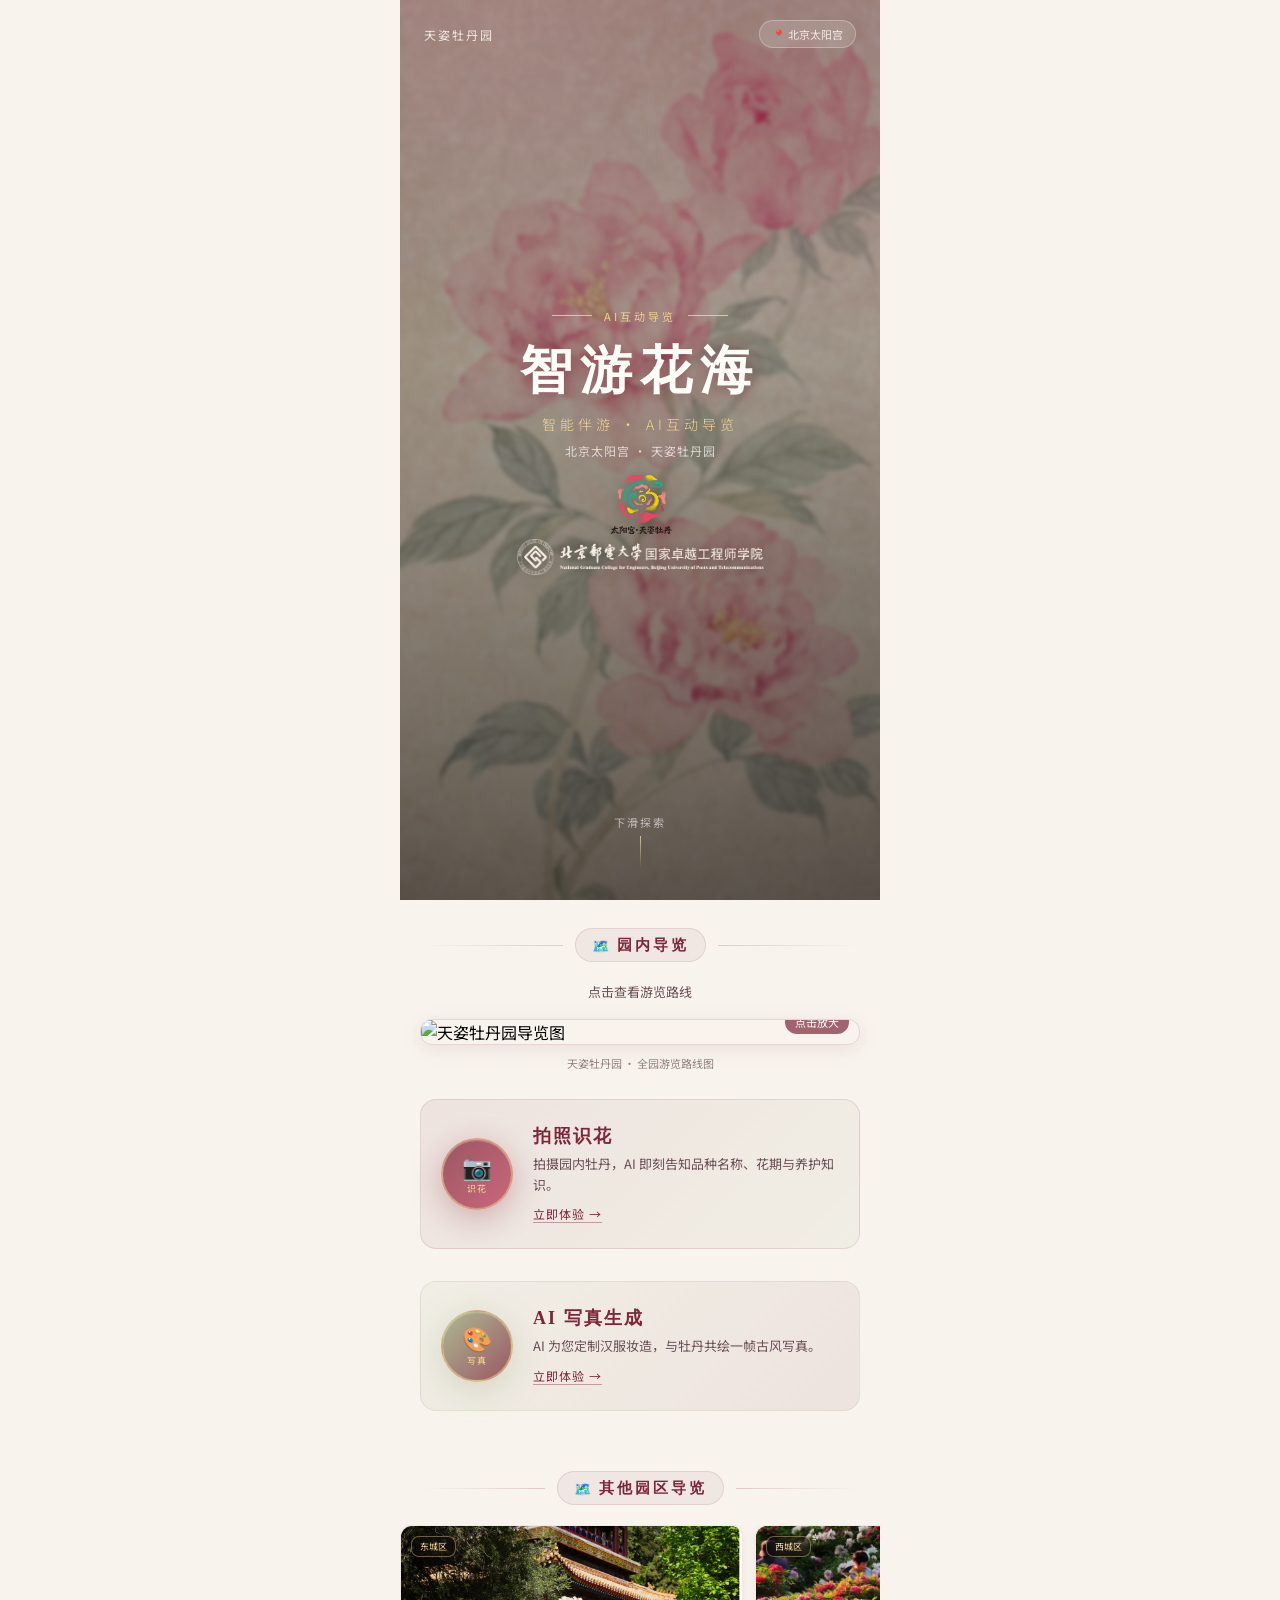
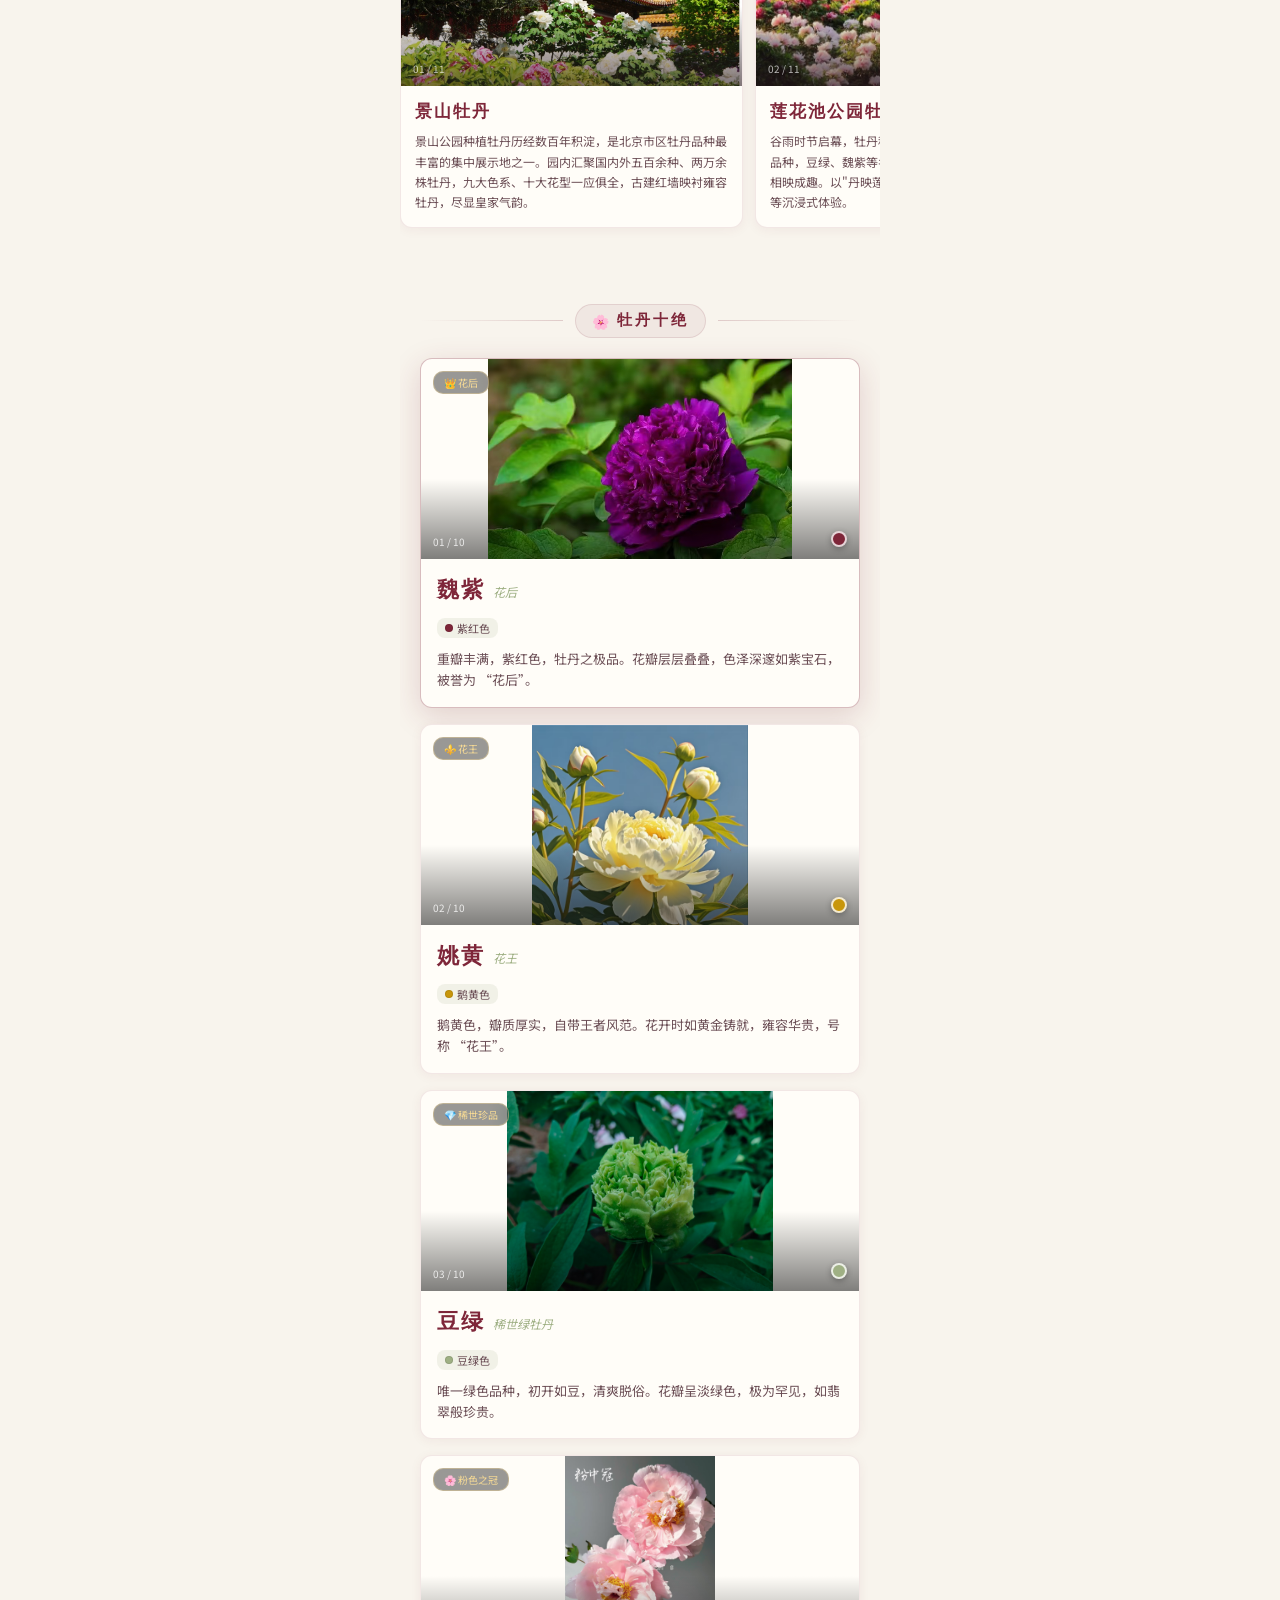
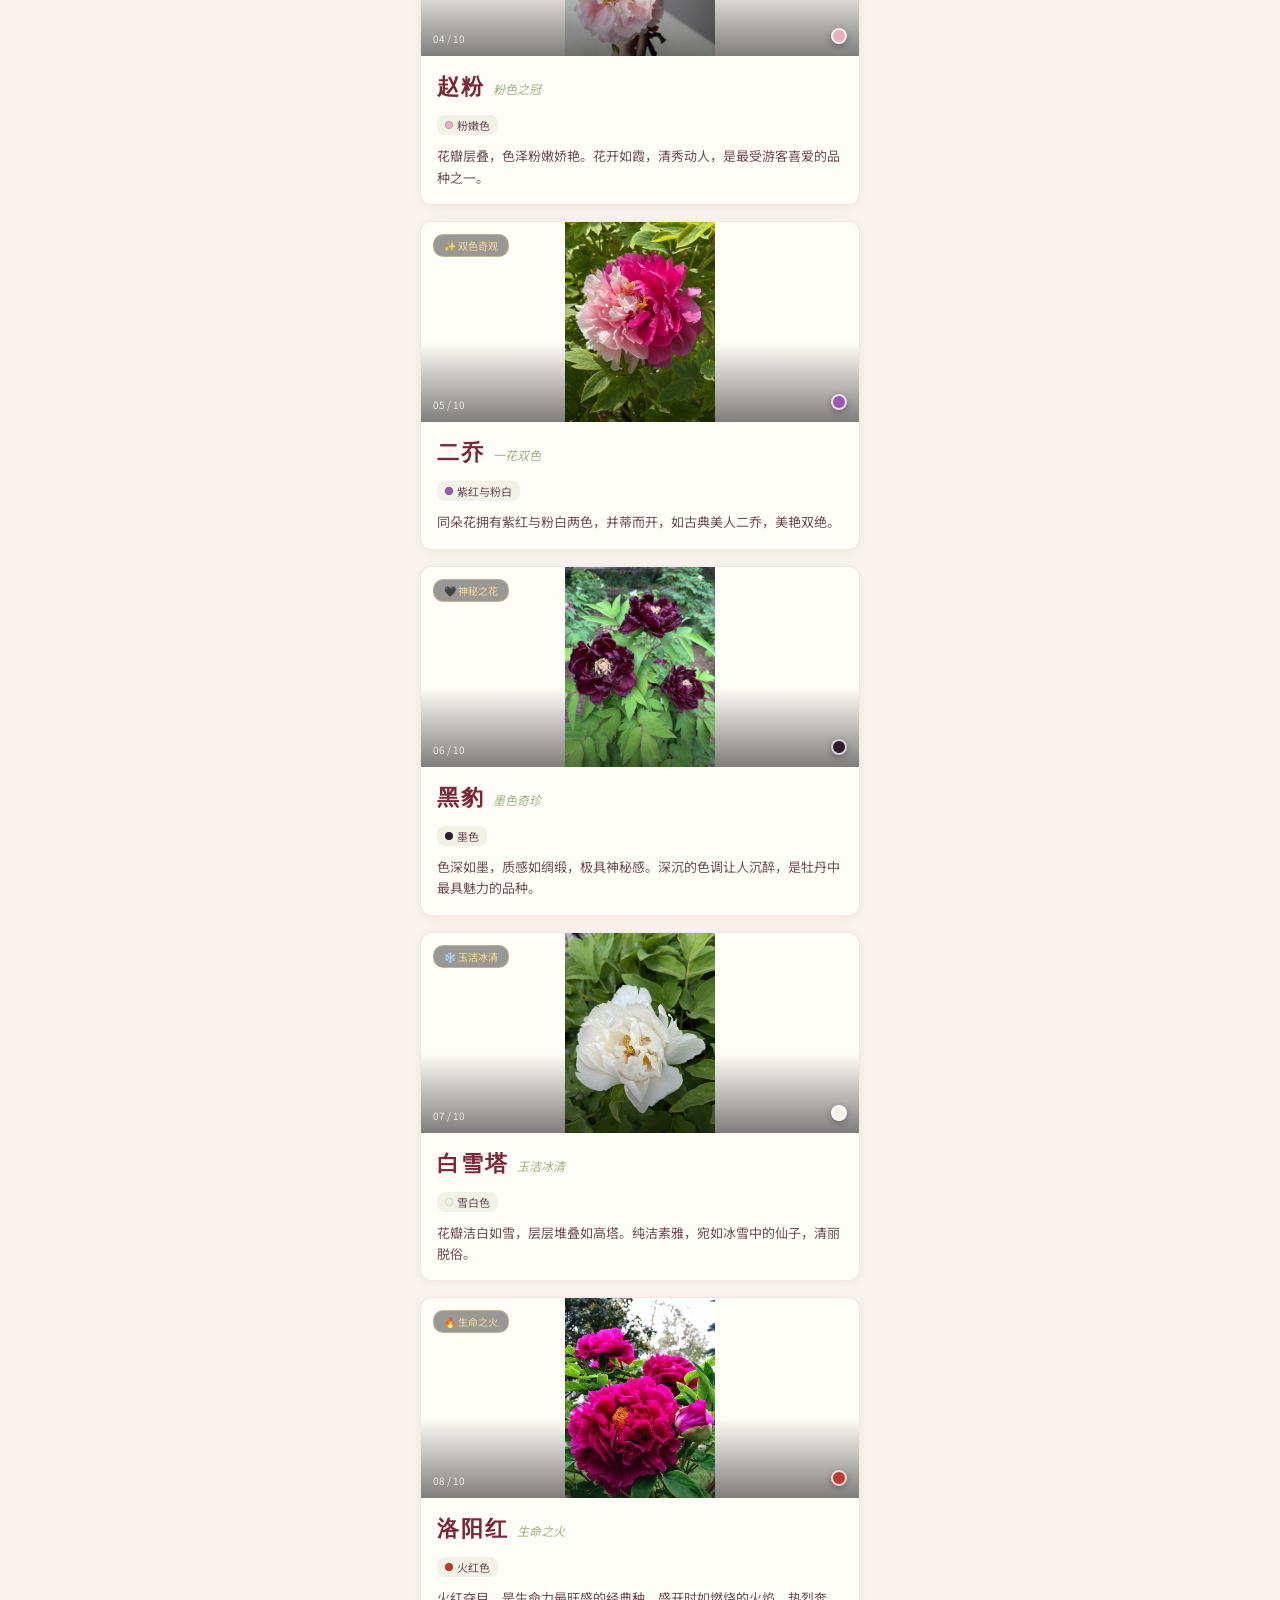
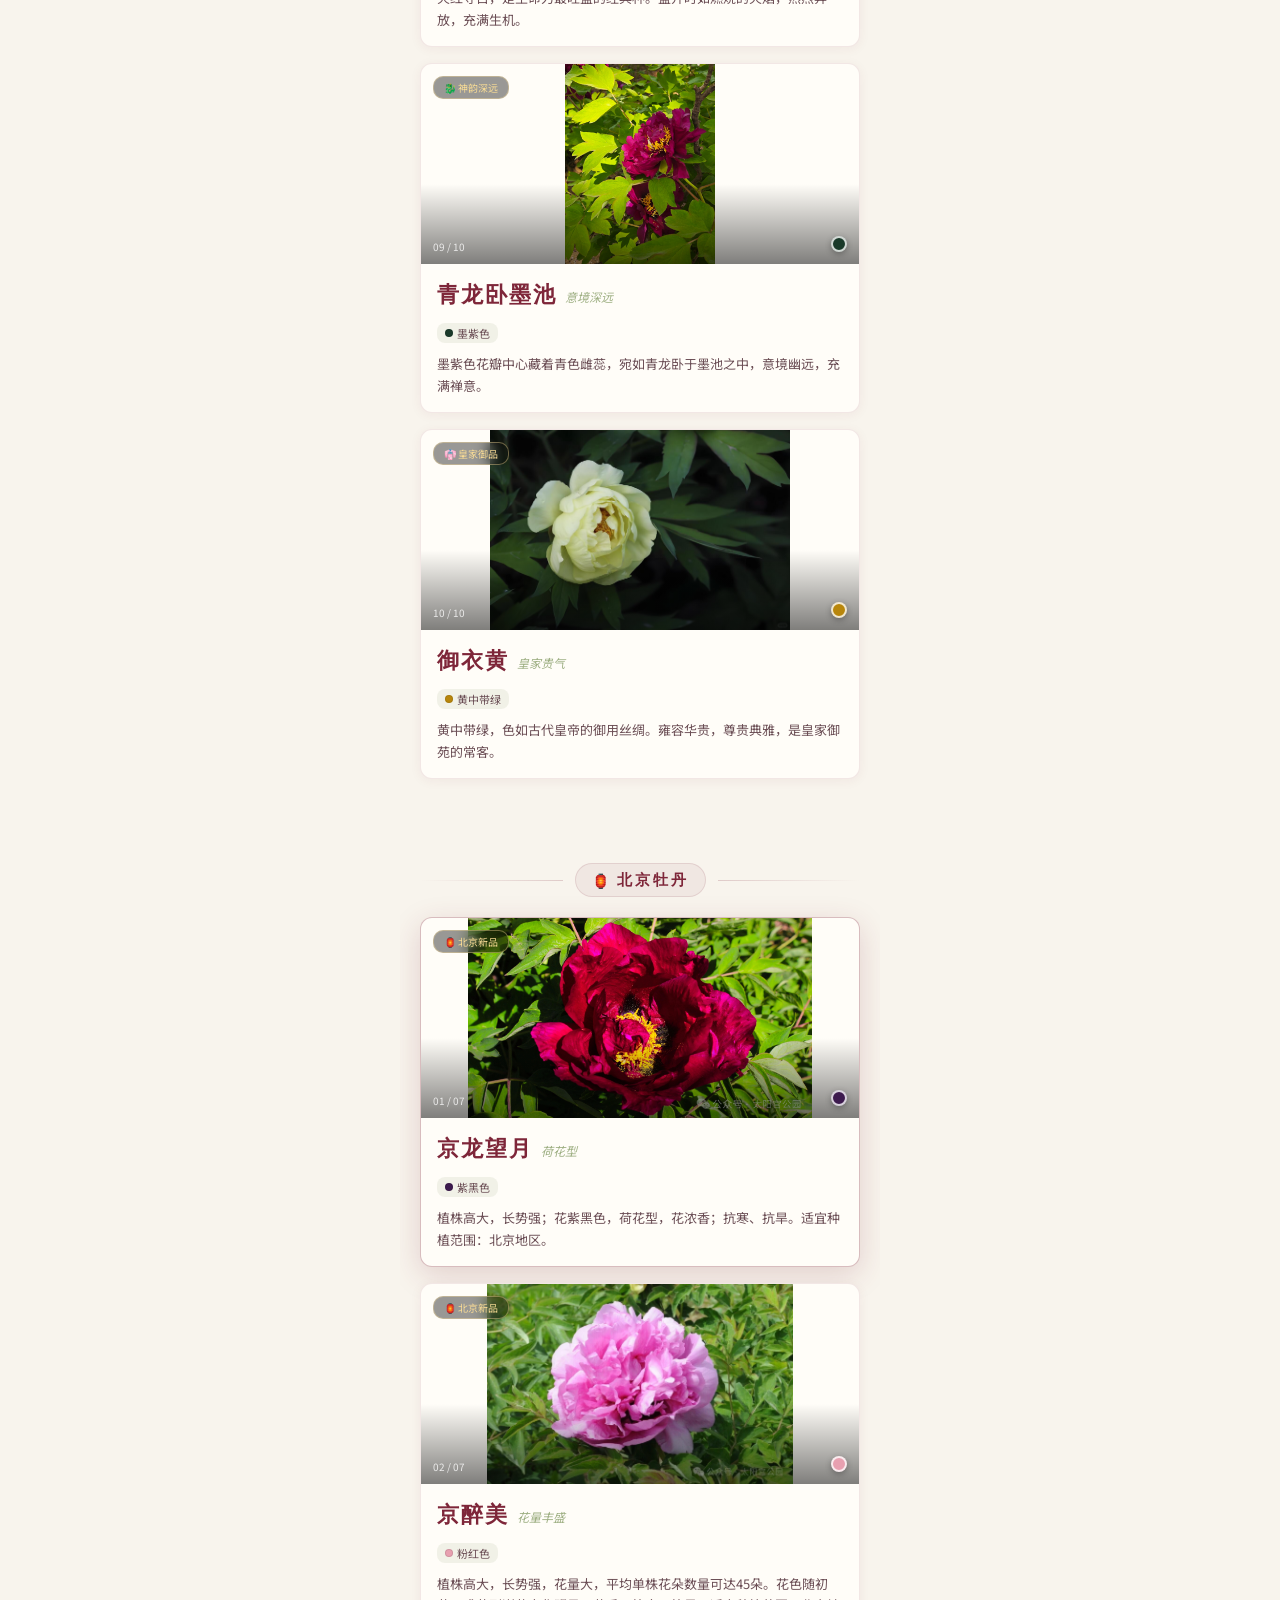
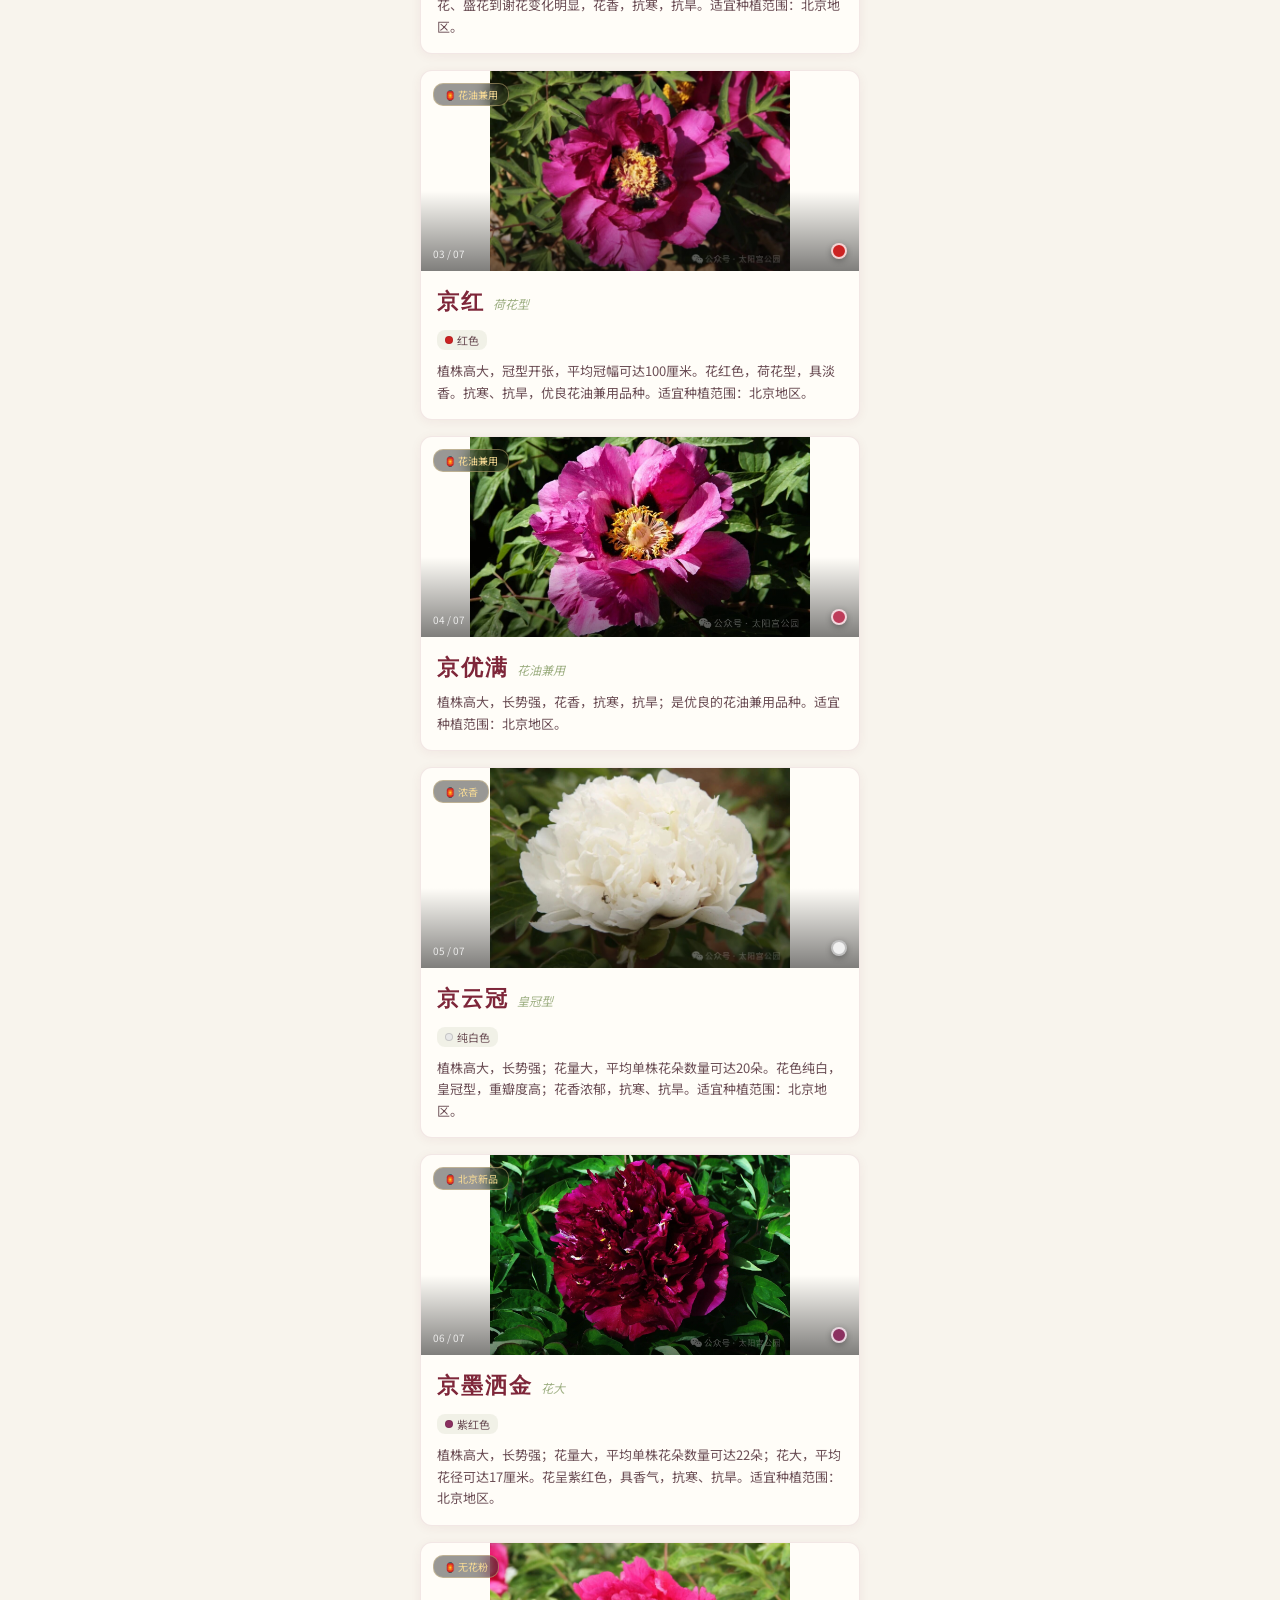
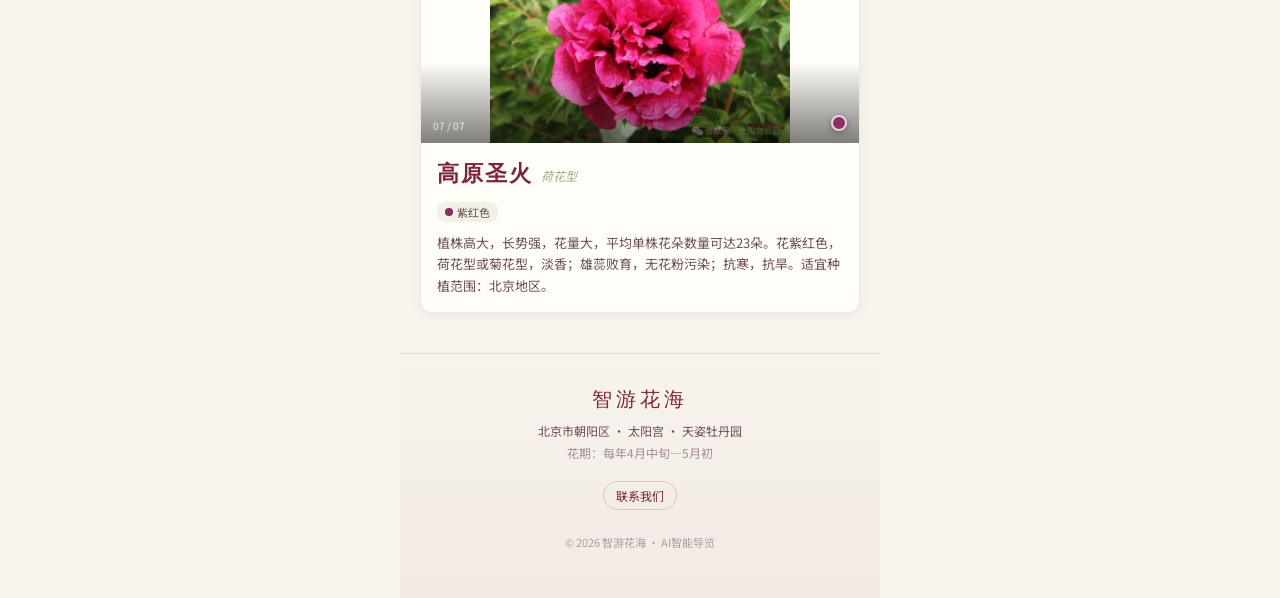
==== index.html @ 7c84b652 "新增其他园区导览横向滑动模块；识花加入思考动画" ====
<!doctype html>
<html lang="zh-CN">
  <head>
    <meta charset="UTF-8" />
    <meta
      name="viewport"
      content="width=device-width, initial-scale=1.0, maximum-scale=5.0, user-scalable=yes"
    />
    <meta name="apple-mobile-web-app-capable" content="yes" />
    <meta name="apple-mobile-web-app-status-bar-style" content="black-translucent" />
    <meta name="theme-color" content="#7E2639" />
    <meta
      name="description"
      content="智游花海 - 北京太阳宫天姿牡丹园"
    />
    <meta property="og:title" content="智游花海 · 天姿牡丹园 AI导览" />
    <meta property="og:description" content="智游花海 - 北京太阳宫天姿牡丹园" />
    <meta property="og:image" content="https://www.zhiyouhuahai.site/logo3.png" />
    <meta property="og:url" content="https://www.zhiyouhuahai.site/" />
    <meta property="og:type" content="website" />
    <title>智游花海 · 天姿牡丹园 AI导览</title>
    <!-- Preconnect to Unsplash CDN -->
    <link rel="preconnect" href="https://images.unsplash.com" />
    <!-- Google Fonts: Noto Serif SC for elegant Chinese display -->
    <link rel="preconnect" href="https://fonts.googleapis.com" />
    <link rel="preconnect" href="https://fonts.gstatic.com" crossorigin />
    <link
      href="https://fonts.googleapis.com/css2?family=Noto+Serif+SC:wght@400;500;600;700&family=Noto+Sans+SC:wght@300;400;500&display=swap"
      rel="stylesheet"
    />
    <link rel="stylesheet" href="./src/index.css" />
  </head>
  <body>
    <div class="app">
      <!-- ── Hero Section ── -->
      <section class="hero" style="position: relative; height: 100svh; overflow: hidden;">
        <!-- Background image with blur -->
        <div
          style="
            position: absolute;
            inset: 0;
            background-image: url('/assets/aigc/images/flower.png');
            background-size: cover;
            background-position: center;
            filter: blur(2px) brightness(0.75);
            transform: scale(1.05);
          "
        ></div>
        <!-- Gradient overlay -->
        <div
          style="
            position: absolute;
            inset: 0;
            background: linear-gradient(
              to bottom,
              rgba(126, 38, 57, 0.25) 0%,
              rgba(0, 0, 0, 0.1) 40%,
              rgba(0, 0, 0, 0.5) 100%
            );
          "
        ></div>

        <!-- Top bar -->
        <div
          style="
            position: absolute;
            top: 0;
            left: 0;
            right: 0;
            padding: 20px 24px;
            display: flex;
            justify-content: space-between;
            align-items: center;
          "
        >
          <span
            style="
              color: rgba(248, 244, 237, 0.9);
              font-size: 12px;
              letter-spacing: 2px;
              text-transform: uppercase;
            "
          >
            天姿牡丹园
          </span>
          <span
            style="
              background: rgba(248, 244, 237, 0.15);
              backdrop-filter: blur(8px);
              color: rgba(248, 244, 237, 0.9);
              font-size: 11px;
              padding: 5px 12px;
              border-radius: 20px;
              border: 1px solid rgba(248, 244, 237, 0.3);
            "
          >
            📍 北京太阳宫
          </span>
        </div>

        <!-- Hero Text -->
        <div
          style="
            position: absolute;
            inset: 0;
            display: flex;
            flex-direction: column;
            align-items: center;
            justify-content: center;
            text-align: center;
            padding: 0 32px;
          "
        >
      

          <!-- Decorative line -->
          <div
            style="
              display: flex;
              align-items: center;
              gap: 12px;
              margin-bottom: 16px;
            "
          >
            <div
              style="
                width: 40px;
                height: 1px;
                background: #f7da94;
                opacity: 0.8;
              "
            ></div>
            <span
              style="
                color: #f7da94;
                font-size: 11px;
                letter-spacing: 3px;
                opacity: 0.9;
              "
            >
              AI互动导览
            </span>
            <div
              style="
                width: 40px;
                height: 1px;
                background: #f7da94;
                opacity: 0.8;
              "
            ></div>
          </div>

          <h1
            style="
              font-family: 'STKaiti', 'STSong', 'KaiTi', 'SimSun', serif;
              font-size: 52px;
              font-weight: 700;
              color: #fffdf8;
              letter-spacing: 8px;
              line-height: 1.2;
              text-shadow: 0 2px 20px rgba(126, 38, 57, 0.6);
              margin-bottom: 12px;
            "
          >
            智游花海
          </h1>

          <p
            style="
              color: rgba(247, 218, 148, 0.95);
              font-size: 14px;
              letter-spacing: 4px;
              font-weight: 300;
              margin-bottom: 8px;
            "
          >
            智能伴游 · AI互动导览
          </p>

          <p
            style="
              color: rgba(255, 255, 255, 0.7);
              font-size: 12px;
              letter-spacing: 1px;
            "
          >
            北京太阳宫 · 天姿牡丹园
          </p>

          <!-- Logo images: stacked vertically -->
          <div
            style="
              display: flex;
              flex-direction: column;
              align-items: center;
              gap: -40px;
              margin-top: 8px;
            "
          >
            <img
              src="/assets/aigc/images/logo3.png"
              alt="天姿牡丹"
              style="height: 75px; filter: drop-shadow(0 2px 8px rgba(0,0,0,0.4));"
            />
            <img
            src="/assets/aigc/images/院徽-白色.png"
            alt="院徽"
            style="position: relative; top: -10px; height: 50px; filter: drop-shadow(0 2px 8px rgba(0,0,0,0.4));"
          />
          
          </div>

          <!-- Scroll hint -->
          <div
            style="
              position: absolute;
              bottom: 32px;
              left: 50%;
              transform: translateX(-50%);
              display: flex;
              flex-direction: column;
              align-items: center;
              gap: 6px;
            "
          >
            <span
              style="
                color: rgba(255, 255, 255, 0.6);
                font-size: 11px;
                letter-spacing: 2px;
              "
            >
              下滑探索
            </span>
            <div
              style="
                width: 1px;
                height: 32px;
                background: linear-gradient(
                  to bottom,
                  rgba(247, 218, 148, 0.8),
                  transparent
                );
                animation: pulse 2s infinite;
              "
            ></div>
          </div>
        </div>
      </section>

      <!-- ── Section Divider: 园内导览 ── -->
      <section
        style="
          display: flex;
          align-items: center;
          gap: 12px;
          padding: 28px 20px 20px;
        "
      >
        <div
          style="
            flex: 1;
            height: 1px;
            background: linear-gradient(
              to right,
              transparent,
              rgba(126, 38, 57, 0.2)
            );
          "
        ></div>
        <div
          style="
            display: flex;
            align-items: center;
            gap: 8px;
            padding: 6px 16px;
            border-radius: 20px;
            background: rgba(126, 38, 57, 0.06);
            border: 1px solid rgba(126, 38, 57, 0.12);
          "
        >
          <span style="font-size: 14px;">🗺️</span>
          <span
            style="
              font-family: 'STKaiti', 'STSong', 'KaiTi', serif;
              color: #7e2639;
              font-size: 15px;
              letter-spacing: 3px;
              font-weight: 600;
            "
          >
            园内导览
          </span>
        </div>
        <div
          style="
            flex: 1;
            height: 1px;
            background: linear-gradient(
              to left,
              transparent,
              rgba(126, 38, 57, 0.2)
            );
          "
        ></div>
      </section>

      <!-- ── Garden Map Section ── -->
      <section style="padding: 0 20px 28px;">
        <p
          style="
            color: #6b4e55;
            font-size: 13px;
            line-height: 1.6;
            margin-bottom: 16px;
            text-align: center;
          "
        >
          点击查看游览路线
        </p>
        <div
          onclick="openMapModal()"
          style="
            border-radius: 12px;
            overflow: hidden;
            border: 1px solid rgba(126, 38, 57, 0.15);
            box-shadow: 0 4px 20px rgba(126, 38, 57, 0.1);
            max-height: 280px;
            position: relative;
            cursor: pointer;
          "
        >
          <img
            src="/assets/aigc/images/map.jpg"
            alt="天姿牡丹园导览图"
            style="
              width: 100%;
              height: 100%;
              display: block;
              object-fit: contain;
            "
          />
          <div style="
            position: absolute;
            bottom: 10px;
            right: 10px;
            background: rgba(126, 38, 57, 0.7);
            color: white;
            font-size: 11px;
            padding: 4px 10px;
            border-radius: 20px;
            backdrop-filter: blur(4px);
          ">点击放大</div>
        </div>

        <!-- Map Modal -->
        <div id="mapModal" onclick="closeMapModal()" style="
          display: none;
          position: fixed;
          top: 0; left: 0; right: 0; bottom: 0;
          background: rgba(0,0,0,0.92);
          z-index: 9999;
          align-items: center;
          justify-content: center;
          padding: 20px;
        ">
          <img
            src="/assets/aigc/images/map.jpg"
            alt="天姿牡丹园导览图"
            style="
              max-width: 100%;
              max-height: 100%;
              border-radius: 8px;
              object-fit: contain;
            "
          />
          <div style="
            position: absolute;
            top: 20px;
            right: 20px;
            width: 36px;
            height: 36px;
            background: rgba(255,255,255,0.15);
            border-radius: 50%;
            display: flex;
            align-items: center;
            justify-content: center;
            font-size: 20px;
            color: white;
            cursor: pointer;
          ">✕</div>
        </div>
        <p
          style="
            color: #6b4e55;
            font-size: 11px;
            text-align: center;
            margin-top: 10px;
            opacity: 0.7;
          "
        >
          天姿牡丹园 · 全园游览路线图
        </p>
      </section>

      <!-- ── Identify Flower Section ── -->
      <section style="padding: 0 20px 32px;">
        <div
          style="
            border-radius: 16px;
            background: linear-gradient(
              135deg,
              rgba(126, 38, 57, 0.08) 0%,
              rgba(159, 176, 132, 0.08) 100%
            );
            border: 1px solid rgba(126, 38, 57, 0.12);
            padding: 24px 20px;
            display: flex;
            align-items: center;
            gap: 20px;
          "
        >
          <div
            onclick="openFlowerModal()"
            style="text-decoration: none; flex-shrink: 0; cursor: pointer;"
          >
            <div
              style="
                width: 72px;
                height: 72px;
                border-radius: 50%;
                background: linear-gradient(
                  135deg,
                  rgba(126, 38, 57, 0.75) 0%,
                  rgba(190, 60, 90, 0.75) 100%
                );
                backdrop-filter: blur(12px);
                -webkit-backdrop-filter: blur(12px);
                border: 2px solid rgba(247, 218, 148, 0.5);
                display: flex;
                flex-direction: column;
                align-items: center;
                justify-content: center;
                box-shadow:
                  0 8px 32px rgba(126, 38, 57, 0.3),
                  inset 0 1px 0 rgba(255, 255, 255, 0.2);
                cursor: pointer;
                transition: transform 0.2s ease;
              "
            >
              <span style="font-size: 24px; line-height: 1;">📷</span>
              <span
                style="
                  color: #f7da94;
                  font-size: 9px;
                  margin-top: 4px;
                  letter-spacing: 1px;
                "
              >
                识花
              </span>
            </div>
          </div>
          <div>
            <h3
              style="
                font-family: 'STKaiti', 'STSong', 'KaiTi', serif;
                color: #7e2639;
                font-size: 18px;
                font-weight: 600;
                margin-bottom: 6px;
                letter-spacing: 2px;
              "
            >
              拍照识花
            </h3>
            <p
              style="
                color: #6b4e55;
                font-size: 13px;
                line-height: 1.6;
              "
            >
              拍摄园内牡丹，AI 即刻告知品种名称、花期与养护知识。
            </p>
            <span
              onclick="openFlowerModal()"
              style="
                display: inline-block;
                margin-top: 10px;
                color: #7e2639;
                font-size: 12px;
                letter-spacing: 1px;
                border-bottom: 1px solid rgba(126, 38, 57, 0.4);
                text-decoration: none;
                cursor: pointer;
              "
            >
              立即体验 →
            </span>
          </div>
        </div>
      </section>

      <!-- ── AI 写真生成 Section ── -->
      <section style="padding: 0 20px 32px;">
        <div
          style="
            border-radius: 16px;
            background: linear-gradient(
              135deg,
              rgba(159, 176, 132, 0.08) 0%,
              rgba(126, 38, 57, 0.08) 100%
            );
            border: 1px solid rgba(159, 176, 132, 0.2);
            padding: 24px 20px;
            display: flex;
            align-items: center;
            gap: 20px;
          "
        >
          <div
            onclick="openImageModal()"
            style="text-decoration: none; flex-shrink: 0; cursor: pointer;"
          >
            <div
              style="
                width: 72px;
                height: 72px;
                border-radius: 50%;
                background: linear-gradient(
                  135deg,
                  rgba(159, 176, 132, 0.85) 0%,
                  rgba(126, 38, 57, 0.75) 100%
                );
                backdrop-filter: blur(12px);
                -webkit-backdrop-filter: blur(12px);
                border: 2px solid rgba(247, 218, 148, 0.5);
                display: flex;
                flex-direction: column;
                align-items: center;
                justify-content: center;
                box-shadow:
                  0 8px 32px rgba(159, 176, 132, 0.35),
                  inset 0 1px 0 rgba(255, 255, 255, 0.2);
                cursor: pointer;
                transition: transform 0.2s ease;
              "
            >
              <span style="font-size: 24px; line-height: 1;">🎨</span>
              <span
                style="
                  color: #f7da94;
                  font-size: 9px;
                  margin-top: 4px;
                  letter-spacing: 1px;
                "
              >
                写真
              </span>
            </div>
          </div>
          <div>
            <h3
              style="
                font-family: 'STKaiti', 'STSong', 'KaiTi', serif;
                color: #7e2639;
                font-size: 18px;
                font-weight: 600;
                margin-bottom: 6px;
                letter-spacing: 2px;
              "
            >
              AI 写真生成
            </h3>
            <p
              style="
                color: #6b4e55;
                font-size: 13px;
                line-height: 1.6;
              "
            >
              AI 为您定制汉服妆造，与牡丹共绘一帧古风写真。
            </p>
            <span
              onclick="openImageModal()"
              style="
                display: inline-block;
                margin-top: 10px;
                color: #7e2639;
                font-size: 12px;
                letter-spacing: 1px;
                border-bottom: 1px solid rgba(126, 38, 57, 0.4);
                text-decoration: none;
                cursor: pointer;
              "
            >
              立即体验 →
            </span>
          </div>
        </div>
      </section>

      <!-- ── Section Divider: 其他园区导览 ── -->
      <section style="display:flex;align-items:center;gap:12px;padding:28px 20px 20px;">
        <div style="flex:1;height:1px;background:linear-gradient(to right,transparent,rgba(126,38,57,0.2));"></div>
        <div style="display:flex;align-items:center;gap:8px;padding:6px 16px;border-radius:20px;background:rgba(126,38,57,0.06);border:1px solid rgba(126,38,57,0.12);">
          <span style="font-size:14px;">🗺️</span>
          <span style="font-family:'STKaiti','STSong','KaiTi',serif;color:#7e2639;font-size:15px;letter-spacing:3px;font-weight:600;">其他园区导览</span>
        </div>
        <div style="flex:1;height:1px;background:linear-gradient(to left,transparent,rgba(126,38,57,0.2));"></div>
      </section>

      <!-- ── Venue Slider Section ── -->
      <section style="padding-bottom:32px;">
        <div class="venue-slider">

          <!-- 东城区 -->
          <article class="venue-card">
            <div style="position:relative;height:160px;overflow:hidden;">
              <img src="/assets/aigc/images/dongcheng.jpg" alt="景山牡丹" style="width:100%;height:100%;object-fit:cover;" loading="lazy">
              <div style="position:absolute;inset:0;background:linear-gradient(to top,rgba(44,26,30,0.6) 0%,transparent 50%);"></div>
              <div style="position:absolute;top:10px;left:10px;background:rgba(0,0,0,0.4);backdrop-filter:blur(8px);color:#f7da94;font-size:9px;padding:3px 8px;border-radius:8px;border:1px solid rgba(247,218,148,0.4);">东城区</div>
              <div style="position:absolute;bottom:10px;left:12px;color:white;font-size:10px;opacity:0.7;">01 / 11</div>
            </div>
            <div style="padding:14px;">
              <h3 style="font-family:'STKaiti','STSong','KaiTi',serif;color:#7e2639;font-size:17px;font-weight:700;letter-spacing:2px;margin-bottom:8px;">景山牡丹</h3>
              <p style="color:#6b4e55;font-size:12px;line-height:1.7;display:-webkit-box;-webkit-line-clamp:4;-webkit-box-orient:vertical;overflow:hidden;">景山公园种植牡丹历经数百年积淀，是北京市区牡丹品种最丰富的集中展示地之一。园内汇聚国内外五百余种、两万余株牡丹，九大色系、十大花型一应俱全，古建红墙映衬雍容牡丹，尽显皇家气韵。</p>
            </div>
          </article>

          <!-- 西城区 -->
          <article class="venue-card">
            <div style="position:relative;height:160px;overflow:hidden;">
              <img src="/assets/aigc/images/xicheng.jpg" alt="莲花池公园" style="width:100%;height:100%;object-fit:cover;" loading="lazy">
              <div style="position:absolute;inset:0;background:linear-gradient(to top,rgba(44,26,30,0.6) 0%,transparent 50%);"></div>
              <div style="position:absolute;top:10px;left:10px;background:rgba(0,0,0,0.4);backdrop-filter:blur(8px);color:#f7da94;font-size:9px;padding:3px 8px;border-radius:8px;border:1px solid rgba(247,218,148,0.4);">西城区</div>
              <div style="position:absolute;bottom:10px;left:12px;color:white;font-size:10px;opacity:0.7;">02 / 11</div>
            </div>
            <div style="padding:14px;">
              <h3 style="font-family:'STKaiti','STSong','KaiTi',serif;color:#7e2639;font-size:17px;font-weight:700;letter-spacing:2px;margin-bottom:8px;">莲花池公园牡丹文化季</h3>
              <p style="color:#6b4e55;font-size:12px;line-height:1.7;display:-webkit-box;-webkit-line-clamp:4;-webkit-box-orient:vertical;overflow:hidden;">谷雨时节启幕，牡丹种植面积3000余平方米，汇聚150余个品种，豆绿、魏紫等名贵牡丹与新品竞相盛放，与湖光山色相映成趣。以"丹映莲池"为主题，融合汉服游园、非遗市集等沉浸式体验。</p>
            </div>
          </article>

          <!-- 朝阳区 -->
          <article class="venue-card">
            <div style="position:relative;height:160px;overflow:hidden;">
              <img src="/assets/aigc/images/chaoyang.jpg" alt="国家植物园牡丹园" style="width:100%;height:100%;object-fit:cover;" loading="lazy">
              <div style="position:absolute;inset:0;background:linear-gradient(to top,rgba(44,26,30,0.6) 0%,transparent 50%);"></div>
              <div style="position:absolute;top:10px;left:10px;background:rgba(0,0,0,0.4);backdrop-filter:blur(8px);color:#f7da94;font-size:9px;padding:3px 8px;border-radius:8px;border:1px solid rgba(247,218,148,0.4);">朝阳区</div>
              <div style="position:absolute;bottom:10px;left:12px;color:white;font-size:10px;opacity:0.7;">03 / 11</div>
            </div>
            <div style="padding:14px;">
              <h3 style="font-family:'STKaiti','STSong','KaiTi',serif;color:#7e2639;font-size:17px;font-weight:700;letter-spacing:2px;margin-bottom:8px;">国家植物园牡丹园</h3>
              <p style="color:#6b4e55;font-size:12px;line-height:1.7;display:-webkit-box;-webkit-line-clamp:4;-webkit-box-orient:vertical;overflow:hidden;">始建于1981年，占地6.3公顷，品种300余个，共栽植5500余株，集齐红、白、蓝、绿、黄、粉、紫、黑、复9大色系。每年4月中下旬，雍容华贵的牡丹竞相开放，尽显"花开时节动京城"的盛况。</p>
            </div>
          </article>

          <!-- 丰台区 -->
          <article class="venue-card">
            <div style="position:relative;height:160px;overflow:hidden;">
              <img src="/assets/aigc/images/fengtai.jpg" alt="花乡公园牡丹文化节" style="width:100%;height:100%;object-fit:cover;" loading="lazy">
              <div style="position:absolute;inset:0;background:linear-gradient(to top,rgba(44,26,30,0.6) 0%,transparent 50%);"></div>
              <div style="position:absolute;top:10px;left:10px;background:rgba(0,0,0,0.4);backdrop-filter:blur(8px);color:#f7da94;font-size:9px;padding:3px 8px;border-radius:8px;border:1px solid rgba(247,218,148,0.4);">丰台区</div>
              <div style="position:absolute;bottom:10px;left:12px;color:white;font-size:10px;opacity:0.7;">04 / 11</div>
            </div>
            <div style="padding:14px;">
              <h3 style="font-family:'STKaiti','STSong','KaiTi',serif;color:#7e2639;font-size:17px;font-weight:700;letter-spacing:2px;margin-bottom:8px;">花乡公园牡丹文化节</h3>
              <p style="color:#6b4e55;font-size:12px;line-height:1.7;display:-webkit-box;-webkit-line-clamp:4;-webkit-box-orient:vertical;overflow:hidden;">4月18日至5月15日举办，展出百余种10万株牡丹，九大色系十大花型，更有三百年"陪嫁牡丹"亮相。搭配花神巡游、花艺手作、科普研学等多元体验，11万㎡花溪花境春日景致绝佳。</p>
            </div>
          </article>

          <!-- 石景山区 -->
          <article class="venue-card">
            <div style="position:relative;height:160px;overflow:hidden;">
              <img src="/assets/aigc/images/shijingshan.jpg" alt="北京西山国家森林公园" style="width:100%;height:100%;object-fit:cover;" loading="lazy">
              <div style="position:absolute;inset:0;background:linear-gradient(to top,rgba(44,26,30,0.6) 0%,transparent 50%);"></div>
              <div style="position:absolute;top:10px;left:10px;background:rgba(0,0,0,0.4);backdrop-filter:blur(8px);color:#f7da94;font-size:9px;padding:3px 8px;border-radius:8px;border:1px solid rgba(247,218,148,0.4);">石景山区</div>
              <div style="position:absolute;bottom:10px;left:12px;color:white;font-size:10px;opacity:0.7;">05 / 11</div>
            </div>
            <div style="padding:14px;">
              <h3 style="font-family:'STKaiti','STSong','KaiTi',serif;color:#7e2639;font-size:17px;font-weight:700;letter-spacing:2px;margin-bottom:8px;">北京西山国家森林公园</h3>
              <p style="color:#6b4e55;font-size:12px;line-height:1.7;display:-webkit-box;-webkit-line-clamp:4;-webkit-box-orient:vertical;overflow:hidden;">占地约40亩，栽植2000余株牡丹、1000余株芍药，汇集150余个牡丹品种。苍松与繁花相映，景致清雅静谧。每年4月20日至5月15日为最佳观赏期，是踏青赏花的绝佳去处。</p>
            </div>
          </article>

          <!-- 海淀区 -->
          <article class="venue-card">
            <div style="position:relative;height:160px;overflow:hidden;">
              <img src="/assets/aigc/images/haidian.jpg" alt="圆明园遗址公园" style="width:100%;height:100%;object-fit:cover;" loading="lazy">
              <div style="position:absolute;inset:0;background:linear-gradient(to top,rgba(44,26,30,0.6) 0%,transparent 50%);"></div>
              <div style="position:absolute;top:10px;left:10px;background:rgba(0,0,0,0.4);backdrop-filter:blur(8px);color:#f7da94;font-size:9px;padding:3px 8px;border-radius:8px;border:1px solid rgba(247,218,148,0.4);">海淀区</div>
              <div style="position:absolute;bottom:10px;left:12px;color:white;font-size:10px;opacity:0.7;">06 / 11</div>
            </div>
            <div style="padding:14px;">
              <h3 style="font-family:'STKaiti','STSong','KaiTi',serif;color:#7e2639;font-size:17px;font-weight:700;letter-spacing:2px;margin-bottom:8px;">圆明园遗址公园</h3>
              <p style="color:#6b4e55;font-size:12px;line-height:1.7;display:-webkit-box;-webkit-line-clamp:4;-webkit-box-orient:vertical;overflow:hidden;">承载康雍乾三朝天子共赏牡丹的佳话，形成含经堂、镂月开云、藻园、鸿慈永祜四大观赏区，总面积约3万平方米，汇集近百种上万株牡丹，国色倾城，春光正好。</p>
            </div>
          </article>

          <!-- 门头沟区 -->
          <article class="venue-card">
            <div style="position:relative;height:160px;overflow:hidden;">
              <img src="/assets/aigc/images/mentougou.jpg" alt="北宫国家森林公园" style="width:100%;height:100%;object-fit:cover;" loading="lazy">
              <div style="position:absolute;inset:0;background:linear-gradient(to top,rgba(44,26,30,0.6) 0%,transparent 50%);"></div>
              <div style="position:absolute;top:10px;left:10px;background:rgba(0,0,0,0.4);backdrop-filter:blur(8px);color:#f7da94;font-size:9px;padding:3px 8px;border-radius:8px;border:1px solid rgba(247,218,148,0.4);">门头沟区</div>
              <div style="position:absolute;bottom:10px;left:12px;color:white;font-size:10px;opacity:0.7;">07 / 11</div>
            </div>
            <div style="padding:14px;">
              <h3 style="font-family:'STKaiti','STSong','KaiTi',serif;color:#7e2639;font-size:17px;font-weight:700;letter-spacing:2px;margin-bottom:8px;">北宫国家森林公园</h3>
              <p style="color:#6b4e55;font-size:12px;line-height:1.7;display:-webkit-box;-webkit-line-clamp:4;-webkit-box-orient:vertical;overflow:hidden;">牡丹种植面积达8200平方米，培育230余个品种，涵盖姚黄、魏紫、赵粉、豆绿等四大名品，更有大胡红、青龙卧墨池等珍稀品种，最大花朵花径可达27厘米，尽显花中之王的华贵气韵。</p>
            </div>
          </article>

          <!-- 通州区 -->
          <article class="venue-card">
            <div style="position:relative;height:160px;overflow:hidden;">
              <img src="/assets/aigc/images/tongzhou.jpg" alt="通州漷县运河牡丹园" style="width:100%;height:100%;object-fit:cover;" loading="lazy">
              <div style="position:absolute;inset:0;background:linear-gradient(to top,rgba(44,26,30,0.6) 0%,transparent 50%);"></div>
              <div style="position:absolute;top:10px;left:10px;background:rgba(0,0,0,0.4);backdrop-filter:blur(8px);color:#f7da94;font-size:9px;padding:3px 8px;border-radius:8px;border:1px solid rgba(247,218,148,0.4);">通州区</div>
              <div style="position:absolute;bottom:10px;left:12px;color:white;font-size:10px;opacity:0.7;">08 / 11</div>
            </div>
            <div style="padding:14px;">
              <h3 style="font-family:'STKaiti','STSong','KaiTi',serif;color:#7e2639;font-size:17px;font-weight:700;letter-spacing:2px;margin-bottom:8px;">漷县运河牡丹园</h3>
              <p style="color:#6b4e55;font-size:12px;line-height:1.7;display:-webkit-box;-webkit-line-clamp:4;-webkit-box-orient:vertical;overflow:hidden;">坐落于北运河畔，占地565亩，是北京最大牡丹种植区。汇聚15万株牡丹、近百珍稀品种，镇园之宝为200余年树龄的"魏花"牡丹。第四届文化节融合国风汉服，集赏花、国风体验于一体。</p>
            </div>
          </article>

          <!-- 顺义区 -->
          <article class="venue-card">
            <div style="position:relative;height:160px;overflow:hidden;">
              <img src="/assets/aigc/images/shunyi.png" alt="仁和公园牡丹文化展" style="width:100%;height:100%;object-fit:cover;" loading="lazy">
              <div style="position:absolute;inset:0;background:linear-gradient(to top,rgba(44,26,30,0.6) 0%,transparent 50%);"></div>
              <div style="position:absolute;top:10px;left:10px;background:rgba(0,0,0,0.4);backdrop-filter:blur(8px);color:#f7da94;font-size:9px;padding:3px 8px;border-radius:8px;border:1px solid rgba(247,218,148,0.4);">顺义区</div>
              <div style="position:absolute;bottom:10px;left:12px;color:white;font-size:10px;opacity:0.7;">09 / 11</div>
            </div>
            <div style="padding:14px;">
              <h3 style="font-family:'STKaiti','STSong','KaiTi',serif;color:#7e2639;font-size:17px;font-weight:700;letter-spacing:2px;margin-bottom:8px;">仁和公园牡丹文化展</h3>
              <p style="color:#6b4e55;font-size:12px;line-height:1.7;display:-webkit-box;-webkit-line-clamp:4;-webkit-box-orient:vertical;overflow:hidden;">第十一届以"春风十里不如你"为主题，融合汉服体验与花灯元素，通过"日赏国色、夜游华裳、汉服巡游、天香市集"等系列活动，打造可观花、可着衣、可夜游的沉浸式文化盛宴。</p>
            </div>
          </article>

          <!-- 昌平区 -->
          <article class="venue-card">
            <div style="position:relative;height:160px;overflow:hidden;">
              <img src="/assets/aigc/images/changping.jpg" alt="昌平公园牡丹展区" style="width:100%;height:100%;object-fit:cover;" loading="lazy">
              <div style="position:absolute;inset:0;background:linear-gradient(to top,rgba(44,26,30,0.6) 0%,transparent 50%);"></div>
              <div style="position:absolute;top:10px;left:10px;background:rgba(0,0,0,0.4);backdrop-filter:blur(8px);color:#f7da94;font-size:9px;padding:3px 8px;border-radius:8px;border:1px solid rgba(247,218,148,0.4);">昌平区</div>
              <div style="position:absolute;bottom:10px;left:12px;color:white;font-size:10px;opacity:0.7;">10 / 11</div>
            </div>
            <div style="padding:14px;">
              <h3 style="font-family:'STKaiti','STSong','KaiTi',serif;color:#7e2639;font-size:17px;font-weight:700;letter-spacing:2px;margin-bottom:8px;">昌平公园牡丹展区</h3>
              <p style="color:#6b4e55;font-size:12px;line-height:1.7;display:-webkit-box;-webkit-line-clamp:4;-webkit-box-orient:vertical;overflow:hidden;">牡丹园位于镜明湖东岸，种植李园红、冠群芳、似首案等多个品种，面积约2400平方米，植株约1900株。自2023年起连续举办"文明游园赏牡丹"活动，深受市民喜爱。</p>
            </div>
          </article>

          <!-- 延庆区 -->
          <article class="venue-card">
            <div style="position:relative;height:160px;overflow:hidden;">
              <img src="/assets/aigc/images/yanqing.jpg" alt="延庆国色牡丹园" style="width:100%;height:100%;object-fit:cover;" loading="lazy">
              <div style="position:absolute;inset:0;background:linear-gradient(to top,rgba(44,26,30,0.6) 0%,transparent 50%);"></div>
              <div style="position:absolute;top:10px;left:10px;background:rgba(0,0,0,0.4);backdrop-filter:blur(8px);color:#f7da94;font-size:9px;padding:3px 8px;border-radius:8px;border:1px solid rgba(247,218,148,0.4);">延庆区</div>
              <div style="position:absolute;bottom:10px;left:12px;color:white;font-size:10px;opacity:0.7;">11 / 11</div>
            </div>
            <div style="padding:14px;">
              <h3 style="font-family:'STKaiti','STSong','KaiTi',serif;color:#7e2639;font-size:17px;font-weight:700;letter-spacing:2px;margin-bottom:8px;">延庆国色牡丹园</h3>
              <p style="color:#6b4e55;font-size:12px;line-height:1.7;display:-webkit-box;-webkit-line-clamp:4;-webkit-box-orient:vertical;overflow:hidden;">占地500亩，收集国内外优良品种600余个。重点推介京红、京云冠、京墨洒金等优良新品种，展现牡丹育种创新成效。运用牡丹科技助力京津冀生态文化交流，持续擦亮"北京牡丹"品牌。</p>
            </div>
          </article>

        </div>
      </section>

      <!-- ── Section Divider: 牡丹十绝 ── -->
      <section
        style="
          display: flex;
          align-items: center;
          gap: 12px;
          padding: 28px 20px 20px;
        "
      >
        <div
          style="
            flex: 1;
            height: 1px;
            background: linear-gradient(
              to right,
              transparent,
              rgba(126, 38, 57, 0.2)
            );
          "
        ></div>
        <div
          style="
            display: flex;
            align-items: center;
            gap: 8px;
            padding: 6px 16px;
            border-radius: 20px;
            background: rgba(126, 38, 57, 0.06);
            border: 1px solid rgba(126, 38, 57, 0.12);
          "
        >
          <span style="font-size: 14px;">🌸</span>
          <span
            style="
              font-family: 'STKaiti', 'STSong', 'KaiTi', serif;
              color: #7e2639;
              font-size: 15px;
              letter-spacing: 3px;
              font-weight: 600;
            "
          >
            牡丹十绝
          </span>
        </div>
        <div
          style="
            flex: 1;
            height: 1px;
            background: linear-gradient(
              to left,
              transparent,
              rgba(126, 38, 57, 0.2)
            );
          "
        ></div>
      </section>

      <!-- ── Peony Slider Section ── -->
      <section style="padding-bottom: 40px;">
        <!-- <p
          style="
            color: #6b4e55;
            font-size: 13px;
            line-height: 1.6;
            padding: 0 20px 16px;
            text-align: center;
          "
        >
          探索天姿牡丹园十大名品
        </p> -->

        <div class="peony-slider">
          <!-- Card 1 魏紫 -->
          <article class="peony-card active">
            <div style="position: relative; height: 200px; overflow: hidden;">
              <img
                src="/assets/aigc/images/weizi.png"
                alt="魏紫"
                style="
                  width: 100%;
                  height: 100%;
                  object-fit: contain;
                  transition: transform 0.4s ease;
                "
                loading="lazy"
              />
              <div
                style="
                  position: absolute;
                  bottom: 0;
                  left: 0;
                  right: 0;
                  height: 80px;
                  background: linear-gradient(
                    to top,
                    rgba(0, 0, 0, 0.5),
                    transparent
                  );
                "
              ></div>
              <div
                style="
                  position: absolute;
                  top: 12px;
                  left: 12px;
                  background: rgba(0, 0, 0, 0.4);
                  backdrop-filter: blur(8px);
                  color: #f7da94;
                  font-size: 10px;
                  padding: 3px 10px;
                  border-radius: 10px;
                  border: 1px solid rgba(247, 218, 148, 0.4);
                "
              >
                👑 花后
              </div>
              <div
                style="
                  position: absolute;
                  bottom: 12px;
                  right: 12px;
                  width: 16px;
                  height: 16px;
                  border-radius: 50%;
                  background: #7e2639;
                  border: 2px solid rgba(255, 255, 255, 0.8);
                  box-shadow: 0 2px 6px rgba(0, 0, 0, 0.3);
                "
              ></div>
              <div
                style="
                  position: absolute;
                  bottom: 10px;
                  left: 12px;
                  color: rgba(255, 255, 255, 0.8);
                  font-size: 10px;
                "
              >
                01 / 10
              </div>
            </div>
            <div style="padding: 16px;">
              <div
                style="
                  display: flex;
                  align-items: baseline;
                  gap: 8px;
                  margin-bottom: 8px;
                "
              >
                <h3
                  style="
                    font-family: 'STKaiti', 'STSong', 'KaiTi', serif;
                    color: #7e2639;
                    font-size: 22px;
                    font-weight: 700;
                    letter-spacing: 2px;
                  "
                >
                  魏紫
                </h3>
                <span
                  style="
                    color: #9fb084;
                    font-size: 12px;
                    font-style: italic;
                  "
                >
                  花后
                </span>
              </div>
              <div
                style="
                  display: inline-flex;
                  align-items: center;
                  gap: 4px;
                  margin-bottom: 10px;
                  background: rgba(159, 176, 132, 0.15);
                  padding: 2px 8px;
                  border-radius: 8px;
                "
              >
                <span
                  style="
                    width: 8px;
                    height: 8px;
                    border-radius: 50%;
                    background: #7e2639;
                    border: 1px solid rgba(0, 0, 0, 0.1);
                  "
                ></span>
                <span style="color: #6b4e55; font-size: 11px;">紫红色</span>
              </div>
              <p
                style="
                  color: #6b4e55;
                  font-size: 13px;
                  line-height: 1.65;
                "
              >
                重瓣丰满，紫红色，牡丹之极品。花瓣层层叠叠，色泽深邃如紫宝石，被誉为
                “花后”。
              </p>
            </div>
          </article>

          <!-- Card 2 姚黄 -->
          <article class="peony-card">
            <div style="position: relative; height: 200px; overflow: hidden;">
              <img
                src="/assets/aigc/images/yaohuang.png"
                alt="姚黄"
                style="
                  width: 100%;
                  height: 100%;
                  object-fit: contain;
                  transition: transform 0.4s ease;
                "
                loading="lazy"
              />
              <div
                style="
                  position: absolute;
                  bottom: 0;
                  left: 0;
                  right: 0;
                  height: 80px;
                  background: linear-gradient(
                    to top,
                    rgba(0, 0, 0, 0.5),
                    transparent
                  );
                "
              ></div>
              <div
                style="
                  position: absolute;
                  top: 12px;
                  left: 12px;
                  background: rgba(0, 0, 0, 0.4);
                  backdrop-filter: blur(8px);
                  color: #f7da94;
                  font-size: 10px;
                  padding: 3px 10px;
                  border-radius: 10px;
                  border: 1px solid rgba(247, 218, 148, 0.4);
                "
              >
                ⚜️ 花王
              </div>
              <div
                style="
                  position: absolute;
                  bottom: 12px;
                  right: 12px;
                  width: 16px;
                  height: 16px;
                  border-radius: 50%;
                  background: #c8960a;
                  border: 2px solid rgba(255, 255, 255, 0.8);
                  box-shadow: 0 2px 6px rgba(0, 0, 0, 0.3);
                "
              ></div>
              <div
                style="
                  position: absolute;
                  bottom: 10px;
                  left: 12px;
                  color: rgba(255, 255, 255, 0.8);
                  font-size: 10px;
                "
              >
                02 / 10
              </div>
            </div>
            <div style="padding: 16px;">
              <div
                style="
                  display: flex;
                  align-items: baseline;
                  gap: 8px;
                  margin-bottom: 8px;
                "
              >
                <h3
                  style="
                    font-family: 'STKaiti', 'STSong', 'KaiTi', serif;
                    color: #7e2639;
                    font-size: 22px;
                    font-weight: 700;
                    letter-spacing: 2px;
                  "
                >
                  姚黄
                </h3>
                <span
                  style="
                    color: #9fb084;
                    font-size: 12px;
                    font-style: italic;
                  "
                >
                  花王
                </span>
              </div>
              <div
                style="
                  display: inline-flex;
                  align-items: center;
                  gap: 4px;
                  margin-bottom: 10px;
                  background: rgba(159, 176, 132, 0.15);
                  padding: 2px 8px;
                  border-radius: 8px;
                "
              >
                <span
                  style="
                    width: 8px;
                    height: 8px;
                    border-radius: 50%;
                    background: #c8960a;
                    border: 1px solid rgba(0, 0, 0, 0.1);
                  "
                ></span>
                <span style="color: #6b4e55; font-size: 11px;">鹅黄色</span>
              </div>
              <p
                style="
                  color: #6b4e55;
                  font-size: 13px;
                  line-height: 1.65;
                "
              >
                鹅黄色，瓣质厚实，自带王者风范。花开时如黄金铸就，雍容华贵，号称
                “花王”。
              </p>
            </div>
          </article>

          <!-- Card 3 豆绿 -->
          <article class="peony-card">
            <div style="position: relative; height: 200px; overflow: hidden;">
              <img
                src="/assets/aigc/images/doulv.png"
                alt="豆绿"
                style="
                  width: 100%;
                  height: 100%;
                  object-fit: contain;
                  transition: transform 0.4s ease;
                "
                loading="lazy"
              />
              <div
                style="
                  position: absolute;
                  bottom: 0;
                  left: 0;
                  right: 0;
                  height: 80px;
                  background: linear-gradient(
                    to top,
                    rgba(0, 0, 0, 0.5),
                    transparent
                  );
                "
              ></div>
              <div
                style="
                  position: absolute;
                  top: 12px;
                  left: 12px;
                  background: rgba(0, 0, 0, 0.4);
                  backdrop-filter: blur(8px);
                  color: #f7da94;
                  font-size: 10px;
                  padding: 3px 10px;
                  border-radius: 10px;
                  border: 1px solid rgba(247, 218, 148, 0.4);
                "
              >
                💎 稀世珍品
              </div>
              <div
                style="
                  position: absolute;
                  bottom: 12px;
                  right: 12px;
                  width: 16px;
                  height: 16px;
                  border-radius: 50%;
                  background: #9fb084;
                  border: 2px solid rgba(255, 255, 255, 0.8);
                  box-shadow: 0 2px 6px rgba(0, 0, 0, 0.3);
                "
              ></div>
              <div
                style="
                  position: absolute;
                  bottom: 10px;
                  left: 12px;
                  color: rgba(255, 255, 255, 0.8);
                  font-size: 10px;
                "
              >
                03 / 10
              </div>
            </div>
            <div style="padding: 16px;">
              <div
                style="
                  display: flex;
                  align-items: baseline;
                  gap: 8px;
                  margin-bottom: 8px;
                "
              >
                <h3
                  style="
                    font-family: 'STKaiti', 'STSong', 'KaiTi', serif;
                    color: #7e2639;
                    font-size: 22px;
                    font-weight: 700;
                    letter-spacing: 2px;
                  "
                >
                  豆绿
                </h3>
                <span
                  style="
                    color: #9fb084;
                    font-size: 12px;
                    font-style: italic;
                  "
                >
                  稀世绿牡丹
                </span>
              </div>
              <div
                style="
                  display: inline-flex;
                  align-items: center;
                  gap: 4px;
                  margin-bottom: 10px;
                  background: rgba(159, 176, 132, 0.15);
                  padding: 2px 8px;
                  border-radius: 8px;
                "
              >
                <span
                  style="
                    width: 8px;
                    height: 8px;
                    border-radius: 50%;
                    background: #9fb084;
                    border: 1px solid rgba(0, 0, 0, 0.1);
                  "
                ></span>
                <span style="color: #6b4e55; font-size: 11px;">豆绿色</span>
              </div>
              <p
                style="
                  color: #6b4e55;
                  font-size: 13px;
                  line-height: 1.65;
                "
              >
                唯一绿色品种，初开如豆，清爽脱俗。花瓣呈淡绿色，极为罕见，如翡翠般珍贵。
              </p>
            </div>
          </article>

          <!-- Card 4 赵粉 -->
          <article class="peony-card">
            <div style="position: relative; height: 200px; overflow: hidden;">
              <img
                src="/assets/aigc/images/zhaofen.png"
                alt="赵粉"
                style="
                  width: 100%;
                  height: 100%;
                  object-fit: contain;
                  transition: transform 0.4s ease;
                "
                loading="lazy"
              />
              <div
                style="
                  position: absolute;
                  bottom: 0;
                  left: 0;
                  right: 0;
                  height: 80px;
                  background: linear-gradient(
                    to top,
                    rgba(0, 0, 0, 0.5),
                    transparent
                  );
                "
              ></div>
              <div
                style="
                  position: absolute;
                  top: 12px;
                  left: 12px;
                  background: rgba(0, 0, 0, 0.4);
                  backdrop-filter: blur(8px);
                  color: #f7da94;
                  font-size: 10px;
                  padding: 3px 10px;
                  border-radius: 10px;
                  border: 1px solid rgba(247, 218, 148, 0.4);
                "
              >
                🌸 粉色之冠
              </div>
              <div
                style="
                  position: absolute;
                  bottom: 12px;
                  right: 12px;
                  width: 16px;
                  height: 16px;
                  border-radius: 50%;
                  background: #e8aebf;
                  border: 2px solid rgba(255, 255, 255, 0.8);
                  box-shadow: 0 2px 6px rgba(0, 0, 0, 0.3);
                "
              ></div>
              <div
                style="
                  position: absolute;
                  bottom: 10px;
                  left: 12px;
                  color: rgba(255, 255, 255, 0.8);
                  font-size: 10px;
                "
              >
                04 / 10
              </div>
            </div>
            <div style="padding: 16px;">
              <div
                style="
                  display: flex;
                  align-items: baseline;
                  gap: 8px;
                  margin-bottom: 8px;
                "
              >
                <h3
                  style="
                    font-family: 'STKaiti', 'STSong', 'KaiTi', serif;
                    color: #7e2639;
                    font-size: 22px;
                    font-weight: 700;
                    letter-spacing: 2px;
                  "
                >
                  赵粉
                </h3>
                <span
                  style="
                    color: #9fb084;
                    font-size: 12px;
                    font-style: italic;
                  "
                >
                  粉色之冠
                </span>
              </div>
              <div
                style="
                  display: inline-flex;
                  align-items: center;
                  gap: 4px;
                  margin-bottom: 10px;
                  background: rgba(159, 176, 132, 0.15);
                  padding: 2px 8px;
                  border-radius: 8px;
                "
              >
                <span
                  style="
                    width: 8px;
                    height: 8px;
                    border-radius: 50%;
                    background: #e8aebf;
                    border: 1px solid rgba(0, 0, 0, 0.1);
                  "
                ></span>
                <span style="color: #6b4e55; font-size: 11px;">粉嫩色</span>
              </div>
              <p
                style="
                  color: #6b4e55;
                  font-size: 13px;
                  line-height: 1.65;
                "
              >
                花瓣层叠，色泽粉嫩娇艳。花开如霞，清秀动人，是最受游客喜爱的品种之一。
              </p>
            </div>
          </article>

          <!-- Card 5 二乔 -->
          <article class="peony-card">
            <div style="position: relative; height: 200px; overflow: hidden;">
              <img
                src="/assets/aigc/images/erqiao.png"
                alt="二乔"
                style="
                  width: 100%;
                  height: 100%;
                  object-fit: contain;
                  transition: transform 0.4s ease;
                "
                loading="lazy"
              />
              <div
                style="
                  position: absolute;
                  bottom: 0;
                  left: 0;
                  right: 0;
                  height: 80px;
                  background: linear-gradient(
                    to top,
                    rgba(0, 0, 0, 0.5),
                    transparent
                  );
                "
              ></div>
              <div
                style="
                  position: absolute;
                  top: 12px;
                  left: 12px;
                  background: rgba(0, 0, 0, 0.4);
                  backdrop-filter: blur(8px);
                  color: #f7da94;
                  font-size: 10px;
                  padding: 3px 10px;
                  border-radius: 10px;
                  border: 1px solid rgba(247, 218, 148, 0.4);
                "
              >
                ✨ 双色奇观
              </div>
              <div
                style="
                  position: absolute;
                  bottom: 12px;
                  right: 12px;
                  width: 16px;
                  height: 16px;
                  border-radius: 50%;
                  background: #9b59b6;
                  border: 2px solid rgba(255, 255, 255, 0.8);
                  box-shadow: 0 2px 6px rgba(0, 0, 0, 0.3);
                "
              ></div>
              <div
                style="
                  position: absolute;
                  bottom: 10px;
                  left: 12px;
                  color: rgba(255, 255, 255, 0.8);
                  font-size: 10px;
                "
              >
                05 / 10
              </div>
            </div>
            <div style="padding: 16px;">
              <div
                style="
                  display: flex;
                  align-items: baseline;
                  gap: 8px;
                  margin-bottom: 8px;
                "
              >
                <h3
                  style="
                    font-family: 'STKaiti', 'STSong', 'KaiTi', serif;
                    color: #7e2639;
                    font-size: 22px;
                    font-weight: 700;
                    letter-spacing: 2px;
                  "
                >
                  二乔
                </h3>
                <span
                  style="
                    color: #9fb084;
                    font-size: 12px;
                    font-style: italic;
                  "
                >
                  一花双色
                </span>
              </div>
              <div
                style="
                  display: inline-flex;
                  align-items: center;
                  gap: 4px;
                  margin-bottom: 10px;
                  background: rgba(159, 176, 132, 0.15);
                  padding: 2px 8px;
                  border-radius: 8px;
                "
              >
                <span
                  style="
                    width: 8px;
                    height: 8px;
                    border-radius: 50%;
                    background: #9b59b6;
                    border: 1px solid rgba(0, 0, 0, 0.1);
                  "
                ></span>
                <span style="color: #6b4e55; font-size: 11px;"
                  >紫红与粉白</span
                >
              </div>
              <p
                style="
                  color: #6b4e55;
                  font-size: 13px;
                  line-height: 1.65;
                "
              >
                同朵花拥有紫红与粉白两色，并蒂而开，如古典美人二乔，美艳双绝。
              </p>
            </div>
          </article>

          <!-- Card 6 黑豹 -->
          <article class="peony-card">
            <div style="position: relative; height: 200px; overflow: hidden;">
              <img
                src="/assets/aigc/images/heibao.jpg"
                alt="黑豹"
                style="
                  width: 100%;
                  height: 100%;
                  object-fit: contain;
                  transition: transform 0.4s ease;
                "
                loading="lazy"
              />
              <div
                style="
                  position: absolute;
                  bottom: 0;
                  left: 0;
                  right: 0;
                  height: 80px;
                  background: linear-gradient(
                    to top,
                    rgba(0, 0, 0, 0.5),
                    transparent
                  );
                "
              ></div>
              <div
                style="
                  position: absolute;
                  top: 12px;
                  left: 12px;
                  background: rgba(0, 0, 0, 0.4);
                  backdrop-filter: blur(8px);
                  color: #f7da94;
                  font-size: 10px;
                  padding: 3px 10px;
                  border-radius: 10px;
                  border: 1px solid rgba(247, 218, 148, 0.4);
                "
              >
                🖤 神秘之花
              </div>
              <div
                style="
                  position: absolute;
                  bottom: 12px;
                  right: 12px;
                  width: 16px;
                  height: 16px;
                  border-radius: 50%;
                  background: #2d1b2e;
                  border: 2px solid rgba(255, 255, 255, 0.8);
                  box-shadow: 0 2px 6px rgba(0, 0, 0, 0.3);
                "
              ></div>
              <div
                style="
                  position: absolute;
                  bottom: 10px;
                  left: 12px;
                  color: rgba(255, 255, 255, 0.8);
                  font-size: 10px;
                "
              >
                06 / 10
              </div>
            </div>
            <div style="padding: 16px;">
              <div
                style="
                  display: flex;
                  align-items: baseline;
                  gap: 8px;
                  margin-bottom: 8px;
                "
              >
                <h3
                  style="
                    font-family: 'STKaiti', 'STSong', 'KaiTi', serif;
                    color: #7e2639;
                    font-size: 22px;
                    font-weight: 700;
                    letter-spacing: 2px;
                  "
                >
                  黑豹
                </h3>
                <span
                  style="
                    color: #9fb084;
                    font-size: 12px;
                    font-style: italic;
                  "
                >
                  墨色奇珍
                </span>
              </div>
              <div
                style="
                  display: inline-flex;
                  align-items: center;
                  gap: 4px;
                  margin-bottom: 10px;
                  background: rgba(159, 176, 132, 0.15);
                  padding: 2px 8px;
                  border-radius: 8px;
                "
              >
                <span
                  style="
                    width: 8px;
                    height: 8px;
                    border-radius: 50%;
                    background: #2d1b2e;
                    border: 1px solid rgba(0, 0, 0, 0.1);
                  "
                ></span>
                <span style="color: #6b4e55; font-size: 11px;">墨色</span>
              </div>
              <p
                style="
                  color: #6b4e55;
                  font-size: 13px;
                  line-height: 1.65;
                "
              >
                色深如墨，质感如绸缎，极具神秘感。深沉的色调让人沉醉，是牡丹中最具魅力的品种。
              </p>
            </div>
          </article>

          <!-- Card 7 白雪塔 -->
          <article class="peony-card">
            <div style="position: relative; height: 200px; overflow: hidden;">
              <img
                src="/assets/aigc/images/baixueta.jpg"
                alt="白雪塔"
                style="
                  width: 100%;
                  height: 100%;
                  object-fit: contain;
                  transition: transform 0.4s ease;
                "
                loading="lazy"
              />
              <div
                style="
                  position: absolute;
                  bottom: 0;
                  left: 0;
                  right: 0;
                  height: 80px;
                  background: linear-gradient(
                    to top,
                    rgba(0, 0, 0, 0.5),
                    transparent
                  );
                "
              ></div>
              <div
                style="
                  position: absolute;
                  top: 12px;
                  left: 12px;
                  background: rgba(0, 0, 0, 0.4);
                  backdrop-filter: blur(8px);
                  color: #f7da94;
                  font-size: 10px;
                  padding: 3px 10px;
                  border-radius: 10px;
                  border: 1px solid rgba(247, 218, 148, 0.4);
                "
              >
                ❄️ 玉洁冰清
              </div>
              <div
                style="
                  position: absolute;
                  bottom: 12px;
                  right: 12px;
                  width: 16px;
                  height: 16px;
                  border-radius: 50%;
                  background: #f5f0e8;
                  border: 2px solid rgba(255, 255, 255, 0.8);
                  box-shadow: 0 2px 6px rgba(0, 0, 0, 0.3);
                "
              ></div>
              <div
                style="
                  position: absolute;
                  bottom: 10px;
                  left: 12px;
                  color: rgba(255, 255, 255, 0.8);
                  font-size: 10px;
                "
              >
                07 / 10
              </div>
            </div>
            <div style="padding: 16px;">
              <div
                style="
                  display: flex;
                  align-items: baseline;
                  gap: 8px;
                  margin-bottom: 8px;
                "
              >
                <h3
                  style="
                    font-family: 'STKaiti', 'STSong', 'KaiTi', serif;
                    color: #7e2639;
                    font-size: 22px;
                    font-weight: 700;
                    letter-spacing: 2px;
                  "
                >
                  白雪塔
                </h3>
                <span
                  style="
                    color: #9fb084;
                    font-size: 12px;
                    font-style: italic;
                  "
                >
                  玉洁冰清
                </span>
              </div>
              <div
                style="
                  display: inline-flex;
                  align-items: center;
                  gap: 4px;
                  margin-bottom: 10px;
                  background: rgba(159, 176, 132, 0.15);
                  padding: 2px 8px;
                  border-radius: 8px;
                "
              >
                <span
                  style="
                    width: 8px;
                    height: 8px;
                    border-radius: 50%;
                    background: #f5f0e8;
                    border: 1px solid rgba(0, 0, 0, 0.1);
                  "
                ></span>
                <span style="color: #6b4e55; font-size: 11px;">雪白色</span>
              </div>
              <p
                style="
                  color: #6b4e55;
                  font-size: 13px;
                  line-height: 1.65;
                "
              >
                花瓣洁白如雪，层层堆叠如高塔。纯洁素雅，宛如冰雪中的仙子，清丽脱俗。
              </p>
            </div>
          </article>

          <!-- Card 8 洛阳红 -->
          <article class="peony-card">
            <div style="position: relative; height: 200px; overflow: hidden;">
              <img
                src="/assets/aigc/images/luoyanghong.jpg"
                alt="洛阳红"
                style="
                  width: 100%;
                  height: 100%;
                  object-fit: contain;
                  transition: transform 0.4s ease;
                "
                loading="lazy"
              />
              <div
                style="
                  position: absolute;
                  bottom: 0;
                  left: 0;
                  right: 0;
                  height: 80px;
                  background: linear-gradient(
                    to top,
                    rgba(0, 0, 0, 0.5),
                    transparent
                  );
                "
              ></div>
              <div
                style="
                  position: absolute;
                  top: 12px;
                  left: 12px;
                  background: rgba(0, 0, 0, 0.4);
                  backdrop-filter: blur(8px);
                  color: #f7da94;
                  font-size: 10px;
                  padding: 3px 10px;
                  border-radius: 10px;
                  border: 1px solid rgba(247, 218, 148, 0.4);
                "
              >
                🔥 生命之火
              </div>
              <div
                style="
                  position: absolute;
                  bottom: 12px;
                  right: 12px;
                  width: 16px;
                  height: 16px;
                  border-radius: 50%;
                  background: #c0392b;
                  border: 2px solid rgba(255, 255, 255, 0.8);
                  box-shadow: 0 2px 6px rgba(0, 0, 0, 0.3);
                "
              ></div>
              <div
                style="
                  position: absolute;
                  bottom: 10px;
                  left: 12px;
                  color: rgba(255, 255, 255, 0.8);
                  font-size: 10px;
                "
              >
                08 / 10
              </div>
            </div>
            <div style="padding: 16px;">
              <div
                style="
                  display: flex;
                  align-items: baseline;
                  gap: 8px;
                  margin-bottom: 8px;
                "
              >
                <h3
                  style="
                    font-family: 'STKaiti', 'STSong', 'KaiTi', serif;
                    color: #7e2639;
                    font-size: 22px;
                    font-weight: 700;
                    letter-spacing: 2px;
                  "
                >
                  洛阳红
                </h3>
                <span
                  style="
                    color: #9fb084;
                    font-size: 12px;
                    font-style: italic;
                  "
                >
                  生命之火
                </span>
              </div>
              <div
                style="
                  display: inline-flex;
                  align-items: center;
                  gap: 4px;
                  margin-bottom: 10px;
                  background: rgba(159, 176, 132, 0.15);
                  padding: 2px 8px;
                  border-radius: 8px;
                "
              >
                <span
                  style="
                    width: 8px;
                    height: 8px;
                    border-radius: 50%;
                    background: #c0392b;
                    border: 1px solid rgba(0, 0, 0, 0.1);
                  "
                ></span>
                <span style="color: #6b4e55; font-size: 11px;">火红色</span>
              </div>
              <p
                style="
                  color: #6b4e55;
                  font-size: 13px;
                  line-height: 1.65;
                "
              >
                火红夺目，是生命力最旺盛的经典种。盛开时如燃烧的火焰，热烈奔放，充满生机。
              </p>
            </div>
          </article>

          <!-- Card 9 青龙卧墨池 -->
          <article class="peony-card">
            <div style="position: relative; height: 200px; overflow: hidden;">
              <img
                src="/assets/aigc/images/qinglongwomochi.jpg"
                alt="青龙卧墨池"
                style="
                  width: 100%;
                  height: 100%;
                  object-fit: contain;
                  transition: transform 0.4s ease;
                "
                loading="lazy"
              />
              <div
                style="
                  position: absolute;
                  bottom: 0;
                  left: 0;
                  right: 0;
                  height: 80px;
                  background: linear-gradient(
                    to top,
                    rgba(0, 0, 0, 0.5),
                    transparent
                  );
                "
              ></div>
              <div
                style="
                  position: absolute;
                  top: 12px;
                  left: 12px;
                  background: rgba(0, 0, 0, 0.4);
                  backdrop-filter: blur(8px);
                  color: #f7da94;
                  font-size: 10px;
                  padding: 3px 10px;
                  border-radius: 10px;
                  border: 1px solid rgba(247, 218, 148, 0.4);
                "
              >
                🐉 神韵深远
              </div>
              <div
                style="
                  position: absolute;
                  bottom: 12px;
                  right: 12px;
                  width: 16px;
                  height: 16px;
                  border-radius: 50%;
                  background: #1a3a2a;
                  border: 2px solid rgba(255, 255, 255, 0.8);
                  box-shadow: 0 2px 6px rgba(0, 0, 0, 0.3);
                "
              ></div>
              <div
                style="
                  position: absolute;
                  bottom: 10px;
                  left: 12px;
                  color: rgba(255, 255, 255, 0.8);
                  font-size: 10px;
                "
              >
                09 / 10
              </div>
            </div>
            <div style="padding: 16px;">
              <div
                style="
                  display: flex;
                  align-items: baseline;
                  gap: 8px;
                  margin-bottom: 8px;
                "
              >
                <h3
                  style="
                    font-family: 'STKaiti', 'STSong', 'KaiTi', serif;
                    color: #7e2639;
                    font-size: 22px;
                    font-weight: 700;
                    letter-spacing: 2px;
                  "
                >
                  青龙卧墨池
                </h3>
                <span
                  style="
                    color: #9fb084;
                    font-size: 12px;
                    font-style: italic;
                  "
                >
                  意境深远
                </span>
              </div>
              <div
                style="
                  display: inline-flex;
                  align-items: center;
                  gap: 4px;
                  margin-bottom: 10px;
                  background: rgba(159, 176, 132, 0.15);
                  padding: 2px 8px;
                  border-radius: 8px;
                "
              >
                <span
                  style="
                    width: 8px;
                    height: 8px;
                    border-radius: 50%;
                    background: #1a3a2a;
                    border: 1px solid rgba(0, 0, 0, 0.1);
                  "
                ></span>
                <span style="color: #6b4e55; font-size: 11px;">墨紫色</span>
              </div>
              <p
                style="
                  color: #6b4e55;
                  font-size: 13px;
                  line-height: 1.65;
                "
              >
                墨紫色花瓣中心藏着青色雌蕊，宛如青龙卧于墨池之中，意境幽远，充满禅意。
              </p>
            </div>
          </article>

          <!-- Card 10 御衣黄 -->
          <article class="peony-card">
            <div style="position: relative; height: 200px; overflow: hidden;">
              <img
                src="/assets/aigc/images/yuyihuang.jpg"
                alt="御衣黄"
                style="
                  width: 100%;
                  height: 100%;
                  object-fit: contain;
                  transition: transform 0.4s ease;
                "
                loading="lazy"
              />
              <div
                style="
                  position: absolute;
                  bottom: 0;
                  left: 0;
                  right: 0;
                  height: 80px;
                  background: linear-gradient(
                    to top,
                    rgba(0, 0, 0, 0.5),
                    transparent
                  );
                "
              ></div>
              <div
                style="
                  position: absolute;
                  top: 12px;
                  left: 12px;
                  background: rgba(0, 0, 0, 0.4);
                  backdrop-filter: blur(8px);
                  color: #f7da94;
                  font-size: 10px;
                  padding: 3px 10px;
                  border-radius: 10px;
                  border: 1px solid rgba(247, 218, 148, 0.4);
                "
              >
                👘 皇家御品
              </div>
              <div
                style="
                  position: absolute;
                  bottom: 12px;
                  right: 12px;
                  width: 16px;
                  height: 16px;
                  border-radius: 50%;
                  background: #b8860b;
                  border: 2px solid rgba(255, 255, 255, 0.8);
                  box-shadow: 0 2px 6px rgba(0, 0, 0, 0.3);
                "
              ></div>
              <div
                style="
                  position: absolute;
                  bottom: 10px;
                  left: 12px;
                  color: rgba(255, 255, 255, 0.8);
                  font-size: 10px;
                "
              >
                10 / 10
              </div>
            </div>
            <div style="padding: 16px;">
              <div
                style="
                  display: flex;
                  align-items: baseline;
                  gap: 8px;
                  margin-bottom: 8px;
                "
              >
                <h3
                  style="
                    font-family: 'STKaiti', 'STSong', 'KaiTi', serif;
                    color: #7e2639;
                    font-size: 22px;
                    font-weight: 700;
                    letter-spacing: 2px;
                  "
                >
                  御衣黄
                </h3>
                <span
                  style="
                    color: #9fb084;
                    font-size: 12px;
                    font-style: italic;
                  "
                >
                  皇家贵气
                </span>
              </div>
              <div
                style="
                  display: inline-flex;
                  align-items: center;
                  gap: 4px;
                  margin-bottom: 10px;
                  background: rgba(159, 176, 132, 0.15);
                  padding: 2px 8px;
                  border-radius: 8px;
                "
              >
                <span
                  style="
                    width: 8px;
                    height: 8px;
                    border-radius: 50%;
                    background: #b8860b;
                    border: 1px solid rgba(0, 0, 0, 0.1);
                  "
                ></span>
                <span style="color: #6b4e55; font-size: 11px;">黄中带绿</span>
              </div>
              <p
                style="
                  color: #6b4e55;
                  font-size: 13px;
                  line-height: 1.65;
                "
              >
                黄中带绿，色如古代皇帝的御用丝绸。雍容华贵，尊贵典雅，是皇家御苑的常客。
              </p>
            </div>
          </article>

          <div style="min-width: 8px; flex-shrink: 0;"></div>
        </div>

        <!-- Dot pagination -->
        <div class="peony-dots">
          <button class="peony-dot active" data-index="0" aria-label="魏紫"></button>
          <button class="peony-dot" data-index="1" aria-label="姚黄"></button>
          <button class="peony-dot" data-index="2" aria-label="豆绿"></button>
          <button class="peony-dot" data-index="3" aria-label="赵粉"></button>
          <button class="peony-dot" data-index="4" aria-label="二乔"></button>
          <button class="peony-dot" data-index="5" aria-label="黑花魁"></button>
          <button class="peony-dot" data-index="6" aria-label="白雪塔"></button>
          <button class="peony-dot" data-index="7" aria-label="洛阳红"></button>
          <button class="peony-dot" data-index="8" aria-label="青龙卧墨池"></button>
          <button class="peony-dot" data-index="9" aria-label="御衣黄"></button>
        </div>
      </section>

      <!-- ── Section Divider: 北京牡丹 ── -->
      <section style="display:flex; align-items:center; gap:12px; padding:28px 20px 20px;">
        <div style="flex:1; height:1px; background:linear-gradient(to right, transparent, rgba(126,38,57,0.2));"></div>
        <div style="display:flex; align-items:center; gap:8px; padding:6px 16px; border-radius:20px; background:rgba(126,38,57,0.06); border:1px solid rgba(126,38,57,0.12);">
          <span style="font-size:14px;">🏮</span>
          <span style="font-family:'STKaiti','STSong','KaiTi',serif; color:#7e2639; font-size:15px; letter-spacing:3px; font-weight:600;">北京牡丹</span>
        </div>
        <div style="flex:1; height:1px; background:linear-gradient(to left, transparent, rgba(126,38,57,0.2));"></div>
      </section>

      <!-- ── Beijing Peony Slider ── -->
      <section style="padding-bottom:40px;">
        <div class="beijing-slider">

          <!-- Card 1 京龙望月 -->
          <article class="beijing-card active">
            <div style="position:relative; height:200px; overflow:hidden;">
              <img src="/assets/aigc/images/jinglongwangyue.jpg" alt="京龙望月" style="width:100%; height:100%; object-fit:contain; transition:transform 0.4s ease;" loading="lazy"/>
              <div style="position:absolute; bottom:0; left:0; right:0; height:80px; background:linear-gradient(to top, rgba(0,0,0,0.5), transparent);"></div>
              <div style="position:absolute; top:12px; left:12px; background:rgba(0,0,0,0.4); backdrop-filter:blur(8px); color:#f7da94; font-size:10px; padding:3px 10px; border-radius:10px; border:1px solid rgba(247,218,148,0.4);">🏮 北京新品</div>
              <div style="position:absolute; bottom:12px; right:12px; width:16px; height:16px; border-radius:50%; background:#3d1a4e; border:2px solid rgba(255,255,255,0.8); box-shadow:0 2px 6px rgba(0,0,0,0.3);"></div>
              <div style="position:absolute; bottom:10px; left:12px; color:rgba(255,255,255,0.8); font-size:10px;">01 / 07</div>
            </div>
            <div style="padding:16px;">
              <div style="display:flex; align-items:baseline; gap:8px; margin-bottom:8px;">
                <h3 style="font-family:'STKaiti','STSong','KaiTi',serif; color:#7e2639; font-size:22px; font-weight:700; letter-spacing:2px;">京龙望月</h3>
                <span style="color:#9fb084; font-size:12px; font-style:italic;">荷花型</span>
              </div>
              <div style="display:inline-flex; align-items:center; gap:4px; margin-bottom:10px; background:rgba(159,176,132,0.15); padding:2px 8px; border-radius:8px;">
                <span style="width:8px; height:8px; border-radius:50%; background:#3d1a4e; border:1px solid rgba(0,0,0,0.1);"></span>
                <span style="color:#6b4e55; font-size:11px;">紫黑色</span>
              </div>
              <p style="color:#6b4e55; font-size:13px; line-height:1.65;">植株高大，长势强；花紫黑色，荷花型，花浓香；抗寒、抗旱。适宜种植范围：北京地区。</p>
            </div>
          </article>

          <!-- Card 2 京醉美 -->
          <article class="beijing-card">
            <div style="position:relative; height:200px; overflow:hidden;">
              <img src="/assets/aigc/images/jingzuimei.jpg" alt="京醉美" style="width:100%; height:100%; object-fit:contain; transition:transform 0.4s ease;" loading="lazy"/>
              <div style="position:absolute; bottom:0; left:0; right:0; height:80px; background:linear-gradient(to top, rgba(0,0,0,0.5), transparent);"></div>
              <div style="position:absolute; top:12px; left:12px; background:rgba(0,0,0,0.4); backdrop-filter:blur(8px); color:#f7da94; font-size:10px; padding:3px 10px; border-radius:10px; border:1px solid rgba(247,218,148,0.4);">🏮 北京新品</div>
              <div style="position:absolute; bottom:12px; right:12px; width:16px; height:16px; border-radius:50%; background:#e8a0b0; border:2px solid rgba(255,255,255,0.8); box-shadow:0 2px 6px rgba(0,0,0,0.3);"></div>
              <div style="position:absolute; bottom:10px; left:12px; color:rgba(255,255,255,0.8); font-size:10px;">02 / 07</div>
            </div>
            <div style="padding:16px;">
              <div style="display:flex; align-items:baseline; gap:8px; margin-bottom:8px;">
                <h3 style="font-family:'STKaiti','STSong','KaiTi',serif; color:#7e2639; font-size:22px; font-weight:700; letter-spacing:2px;">京醉美</h3>
                <span style="color:#9fb084; font-size:12px; font-style:italic;">花量丰盛</span>
              </div>
              <div style="display:inline-flex; align-items:center; gap:4px; margin-bottom:10px; background:rgba(159,176,132,0.15); padding:2px 8px; border-radius:8px;">
                <span style="width:8px; height:8px; border-radius:50%; background:#e8a0b0; border:1px solid rgba(0,0,0,0.1);"></span>
                <span style="color:#6b4e55; font-size:11px;">粉红色</span>
              </div>
              <p style="color:#6b4e55; font-size:13px; line-height:1.65;">植株高大，长势强，花量大，平均单株花朵数量可达45朵。花色随初花、盛花到谢花变化明显，花香，抗寒，抗旱。适宜种植范围：北京地区。</p>
            </div>
          </article>

          <!-- Card 3 京红 -->
          <article class="beijing-card">
            <div style="position:relative; height:200px; overflow:hidden;">
              <img src="/assets/aigc/images/jinghong.jpg" alt="京红" style="width:100%; height:100%; object-fit:contain; transition:transform 0.4s ease;" loading="lazy"/>
              <div style="position:absolute; bottom:0; left:0; right:0; height:80px; background:linear-gradient(to top, rgba(0,0,0,0.5), transparent);"></div>
              <div style="position:absolute; top:12px; left:12px; background:rgba(0,0,0,0.4); backdrop-filter:blur(8px); color:#f7da94; font-size:10px; padding:3px 10px; border-radius:10px; border:1px solid rgba(247,218,148,0.4);">🏮 花油兼用</div>
              <div style="position:absolute; bottom:12px; right:12px; width:16px; height:16px; border-radius:50%; background:#cc2222; border:2px solid rgba(255,255,255,0.8); box-shadow:0 2px 6px rgba(0,0,0,0.3);"></div>
              <div style="position:absolute; bottom:10px; left:12px; color:rgba(255,255,255,0.8); font-size:10px;">03 / 07</div>
            </div>
            <div style="padding:16px;">
              <div style="display:flex; align-items:baseline; gap:8px; margin-bottom:8px;">
                <h3 style="font-family:'STKaiti','STSong','KaiTi',serif; color:#7e2639; font-size:22px; font-weight:700; letter-spacing:2px;">京红</h3>
                <span style="color:#9fb084; font-size:12px; font-style:italic;">荷花型</span>
              </div>
              <div style="display:inline-flex; align-items:center; gap:4px; margin-bottom:10px; background:rgba(159,176,132,0.15); padding:2px 8px; border-radius:8px;">
                <span style="width:8px; height:8px; border-radius:50%; background:#cc2222; border:1px solid rgba(0,0,0,0.1);"></span>
                <span style="color:#6b4e55; font-size:11px;">红色</span>
              </div>
              <p style="color:#6b4e55; font-size:13px; line-height:1.65;">植株高大，冠型开张，平均冠幅可达100厘米。花红色，荷花型，具淡香。抗寒、抗旱，优良花油兼用品种。适宜种植范围：北京地区。</p>
            </div>
          </article>

          <!-- Card 4 京优满 -->
          <article class="beijing-card">
            <div style="position:relative; height:200px; overflow:hidden;">
              <img src="/assets/aigc/images/jingyouman.jpg" alt="京优满" style="width:100%; height:100%; object-fit:contain; transition:transform 0.4s ease;" loading="lazy"/>
              <div style="position:absolute; bottom:0; left:0; right:0; height:80px; background:linear-gradient(to top, rgba(0,0,0,0.5), transparent);"></div>
              <div style="position:absolute; top:12px; left:12px; background:rgba(0,0,0,0.4); backdrop-filter:blur(8px); color:#f7da94; font-size:10px; padding:3px 10px; border-radius:10px; border:1px solid rgba(247,218,148,0.4);">🏮 花油兼用</div>
              <div style="position:absolute; bottom:12px; right:12px; width:16px; height:16px; border-radius:50%; background:#be3c5a; border:2px solid rgba(255,255,255,0.8); box-shadow:0 2px 6px rgba(0,0,0,0.3);"></div>
              <div style="position:absolute; bottom:10px; left:12px; color:rgba(255,255,255,0.8); font-size:10px;">04 / 07</div>
            </div>
            <div style="padding:16px;">
              <div style="display:flex; align-items:baseline; gap:8px; margin-bottom:8px;">
                <h3 style="font-family:'STKaiti','STSong','KaiTi',serif; color:#7e2639; font-size:22px; font-weight:700; letter-spacing:2px;">京优满</h3>
                <span style="color:#9fb084; font-size:12px; font-style:italic;">花油兼用</span>
              </div>
              <p style="color:#6b4e55; font-size:13px; line-height:1.65;">植株高大，长势强，花香，抗寒，抗旱；是优良的花油兼用品种。适宜种植范围：北京地区。</p>
            </div>
          </article>

          <!-- Card 5 京云冠 -->
          <article class="beijing-card">
            <div style="position:relative; height:200px; overflow:hidden;">
              <img src="/assets/aigc/images/jingyunguan.jpg" alt="京云冠" style="width:100%; height:100%; object-fit:contain; transition:transform 0.4s ease;" loading="lazy"/>
              <div style="position:absolute; bottom:0; left:0; right:0; height:80px; background:linear-gradient(to top, rgba(0,0,0,0.5), transparent);"></div>
              <div style="position:absolute; top:12px; left:12px; background:rgba(0,0,0,0.4); backdrop-filter:blur(8px); color:#f7da94; font-size:10px; padding:3px 10px; border-radius:10px; border:1px solid rgba(247,218,148,0.4);">🏮 浓香</div>
              <div style="position:absolute; bottom:12px; right:12px; width:16px; height:16px; border-radius:50%; background:#f0f0f0; border:2px solid rgba(180,180,180,0.8); box-shadow:0 2px 6px rgba(0,0,0,0.3);"></div>
              <div style="position:absolute; bottom:10px; left:12px; color:rgba(255,255,255,0.8); font-size:10px;">05 / 07</div>
            </div>
            <div style="padding:16px;">
              <div style="display:flex; align-items:baseline; gap:8px; margin-bottom:8px;">
                <h3 style="font-family:'STKaiti','STSong','KaiTi',serif; color:#7e2639; font-size:22px; font-weight:700; letter-spacing:2px;">京云冠</h3>
                <span style="color:#9fb084; font-size:12px; font-style:italic;">皇冠型</span>
              </div>
              <div style="display:inline-flex; align-items:center; gap:4px; margin-bottom:10px; background:rgba(159,176,132,0.15); padding:2px 8px; border-radius:8px;">
                <span style="width:8px; height:8px; border-radius:50%; background:#e8e8e8; border:1px solid rgba(0,0,0,0.15);"></span>
                <span style="color:#6b4e55; font-size:11px;">纯白色</span>
              </div>
              <p style="color:#6b4e55; font-size:13px; line-height:1.65;">植株高大，长势强；花量大，平均单株花朵数量可达20朵。花色纯白，皇冠型，重瓣度高；花香浓郁，抗寒、抗旱。适宜种植范围：北京地区。</p>
            </div>
          </article>

          <!-- Card 6 京墨洒金 -->
          <article class="beijing-card">
            <div style="position:relative; height:200px; overflow:hidden;">
              <img src="/assets/aigc/images/jingmosajin.jpg" alt="京墨洒金" style="width:100%; height:100%; object-fit:contain; transition:transform 0.4s ease;" loading="lazy"/>
              <div style="position:absolute; bottom:0; left:0; right:0; height:80px; background:linear-gradient(to top, rgba(0,0,0,0.5), transparent);"></div>
              <div style="position:absolute; top:12px; left:12px; background:rgba(0,0,0,0.4); backdrop-filter:blur(8px); color:#f7da94; font-size:10px; padding:3px 10px; border-radius:10px; border:1px solid rgba(247,218,148,0.4);">🏮 北京新品</div>
              <div style="position:absolute; bottom:12px; right:12px; width:16px; height:16px; border-radius:50%; background:#8b3060; border:2px solid rgba(255,255,255,0.8); box-shadow:0 2px 6px rgba(0,0,0,0.3);"></div>
              <div style="position:absolute; bottom:10px; left:12px; color:rgba(255,255,255,0.8); font-size:10px;">06 / 07</div>
            </div>
            <div style="padding:16px;">
              <div style="display:flex; align-items:baseline; gap:8px; margin-bottom:8px;">
                <h3 style="font-family:'STKaiti','STSong','KaiTi',serif; color:#7e2639; font-size:22px; font-weight:700; letter-spacing:2px;">京墨洒金</h3>
                <span style="color:#9fb084; font-size:12px; font-style:italic;">花大</span>
              </div>
              <div style="display:inline-flex; align-items:center; gap:4px; margin-bottom:10px; background:rgba(159,176,132,0.15); padding:2px 8px; border-radius:8px;">
                <span style="width:8px; height:8px; border-radius:50%; background:#8b3060; border:1px solid rgba(0,0,0,0.1);"></span>
                <span style="color:#6b4e55; font-size:11px;">紫红色</span>
              </div>
              <p style="color:#6b4e55; font-size:13px; line-height:1.65;">植株高大，长势强；花量大，平均单株花朵数量可达22朵；花大，平均花径可达17厘米。花呈紫红色，具香气，抗寒、抗旱。适宜种植范围：北京地区。</p>
            </div>
          </article>

          <!-- Card 7 高原圣火 -->
          <article class="beijing-card">
            <div style="position:relative; height:200px; overflow:hidden;">
              <img src="/assets/aigc/images/gaoyuanshenghuo.jpg" alt="高原圣火" style="width:100%; height:100%; object-fit:contain; transition:transform 0.4s ease;" loading="lazy"/>
              <div style="position:absolute; bottom:0; left:0; right:0; height:80px; background:linear-gradient(to top, rgba(0,0,0,0.5), transparent);"></div>
              <div style="position:absolute; top:12px; left:12px; background:rgba(0,0,0,0.4); backdrop-filter:blur(8px); color:#f7da94; font-size:10px; padding:3px 10px; border-radius:10px; border:1px solid rgba(247,218,148,0.4);">🏮 无花粉</div>
              <div style="position:absolute; bottom:12px; right:12px; width:16px; height:16px; border-radius:50%; background:#8b3060; border:2px solid rgba(255,255,255,0.8); box-shadow:0 2px 6px rgba(0,0,0,0.3);"></div>
              <div style="position:absolute; bottom:10px; left:12px; color:rgba(255,255,255,0.8); font-size:10px;">07 / 07</div>
            </div>
            <div style="padding:16px;">
              <div style="display:flex; align-items:baseline; gap:8px; margin-bottom:8px;">
                <h3 style="font-family:'STKaiti','STSong','KaiTi',serif; color:#7e2639; font-size:22px; font-weight:700; letter-spacing:2px;">高原圣火</h3>
                <span style="color:#9fb084; font-size:12px; font-style:italic;">荷花型</span>
              </div>
              <div style="display:inline-flex; align-items:center; gap:4px; margin-bottom:10px; background:rgba(159,176,132,0.15); padding:2px 8px; border-radius:8px;">
                <span style="width:8px; height:8px; border-radius:50%; background:#8b3060; border:1px solid rgba(0,0,0,0.1);"></span>
                <span style="color:#6b4e55; font-size:11px;">紫红色</span>
              </div>
              <p style="color:#6b4e55; font-size:13px; line-height:1.65;">植株高大，长势强，花量大，平均单株花朵数量可达23朵。花紫红色，荷花型或菊花型，淡香；雄蕊败育，无花粉污染；抗寒，抗旱。适宜种植范围：北京地区。</p>
            </div>
          </article>

        </div>

        <!-- Dot pagination -->
        <div class="beijing-dots">
          <button class="beijing-dot active" data-index="0" aria-label="京龙望月"></button>
          <button class="beijing-dot" data-index="1" aria-label="京醉美"></button>
          <button class="beijing-dot" data-index="2" aria-label="京红"></button>
          <button class="beijing-dot" data-index="3" aria-label="京优满"></button>
          <button class="beijing-dot" data-index="4" aria-label="京云冠"></button>
          <button class="beijing-dot" data-index="5" aria-label="京墨洒金"></button>
          <button class="beijing-dot" data-index="6" aria-label="高原圣火"></button>
        </div>
      </section>

      <!-- ── Footer ── -->
      <footer
        style="
          background: linear-gradient(to bottom, #f8f4ed 0%, rgba(126, 38, 57, 0.05) 100%);
          border-top: 1px solid rgba(126, 38, 57, 0.1);
          padding: 32px 24px 48px;
          text-align: center;
        "
      >
        <div
          style="
            font-family: 'STKaiti', 'STSong', 'KaiTi', serif;
            color: #7e2639;
            font-size: 20px;
            letter-spacing: 4px;
            margin-bottom: 8px;
          "
        >
          智游花海
        </div>
        <p
          style="
            color: #6b4e55;
            font-size: 12px;
            line-height: 1.6;
            margin-bottom: 4px;
          "
        >
          北京市朝阳区 · 太阳宫 · 天姿牡丹园
        </p>
        <p style="color: #6b4e55; font-size: 12px; opacity: 0.6;">
          花期：每年4月中旬—5月初
        </p>
        <div
          style="
            display: flex;
            justify-content: center;
            gap: 12px;
            margin-top: 20px;
          "
        >
          <a
            href="https://mp.weixin.qq.com/mp/profile_ext?action=home&__biz=MzYzOTUzMzMwMA==&scene=124#wechat_redirect"
            target="_blank"
            style="
              color: #7e2639;
              font-size: 12px;
              padding: 5px 12px;
              border-radius: 20px;
              border: 1px solid rgba(126, 38, 57, 0.2);
              cursor: pointer;
              text-decoration: none;
            "
            >联系我们</a
          >
        </div>
        <p
          style="
            color: #6b4e55;
            font-size: 11px;
            margin-top: 24px;
            opacity: 0.5;
          "
        >
          © 2026 智游花海 · AI智能导览
        </p>
      </footer>
    </div>

    <script src="./main.js"></script>

    <!-- ── 拍照识花 Modal ── -->
    <div id="flowerModal" style="display:none; position:fixed; inset:0; z-index:1000; background:rgba(44,26,30,0.75); backdrop-filter:blur(8px); -webkit-backdrop-filter:blur(8px); align-items:flex-end; justify-content:center;">
      <div style="background:#F8F4ED; border-radius:24px 24px 0 0; width:100%; max-width:480px; padding:28px 20px 48px; max-height:88vh; overflow-y:auto;">
        <div style="display:flex; justify-content:space-between; align-items:center; margin-bottom:16px;">
          <div>
            <h2 style="font-family:'STKaiti','STSong','KaiTi',serif; color:#7e2639; font-size:20px; letter-spacing:3px; margin:0 0 4px 0;">📷 AI 识花</h2>
            <p style="color:#aaa; font-size:11px; margin:0; letter-spacing:0.5px;">技术支持：北京邮电大学国家卓越工程师学院</p>
          </div>
          <button onclick="closeFlowerModal()" style="background:none; border:none; font-size:20px; color:#6b4e55; cursor:pointer; padding:4px 8px;">✕</button>
        </div>
        <p style="color:#6b4e55; font-size:13px; line-height:1.7; margin-bottom:16px;">上传您拍摄的牡丹照片，AI 将即刻识别品种，为您呈现花色特征、花期与养护要点，带您领略花中之王的千姿百态。</p>
        <div id="flowerUploadArea" onclick="document.getElementById('flowerInput').click()" style="border:2px dashed rgba(126,38,57,0.3); border-radius:16px; padding:32px 20px; text-align:center; cursor:pointer; margin-bottom:16px; background:rgba(126,38,57,0.03); transition:border-color 0.2s;">
          <input type="file" id="flowerInput" accept="image/*" capture="environment" style="display:none;" onchange="handleFlowerImage(event)">
          <div id="flowerPreview">
            <div style="font-size:44px; line-height:1;">📷</div>
            <p style="color:#6b4e55; font-size:13px; margin-top:12px; margin-bottom:0;">点击拍照或从相册选择</p>
            <p style="color:#9fb084; font-size:11px; margin-top:6px; margin-bottom:0;">支持 JPG / PNG / HEIC</p>
          </div>
        </div>
        <button id="flowerIdentifyBtn" onclick="identifyFlower()" style="display:none; width:100%; padding:14px; background:linear-gradient(135deg,#7e2639,#be3c5a); color:#f7da94; border:none; border-radius:12px; font-size:15px; letter-spacing:3px; cursor:pointer; font-family:'STKaiti','STSong','KaiTi',serif; box-shadow:0 4px 16px rgba(126,38,57,0.3);">
          开始识别
        </button>
        <div id="flowerResult" style="display:none; margin-top:16px; padding:20px; background:rgba(126,38,57,0.05); border-radius:12px; border:1px solid rgba(126,38,57,0.15);">
          <div id="flowerLoading" style="text-align:center; padding:16px 0;">
            <div style="display:inline-block; width:32px; height:32px; border:3px solid rgba(126,38,57,0.2); border-top-color:#7e2639; border-radius:50%; animation:spin 0.8s linear infinite;"></div>
            <p style="color:#6b4e55; font-size:13px; margin-top:12px;">AI 正在识别中…</p>
          </div>
          <div id="flowerResultText" style="display:none; color:#2C1A1E; font-size:14px; line-height:1.9; white-space:pre-wrap;"></div>
        </div>
      </div>
    </div>

    <!-- ── AI 写真生成 Modal ── -->
    <div id="imageModal" style="display:none; position:fixed; inset:0; z-index:1000; background:rgba(44,26,30,0.75); backdrop-filter:blur(8px); -webkit-backdrop-filter:blur(8px); align-items:flex-end; justify-content:center;">
      <div style="background:#F8F4ED; border-radius:24px 24px 0 0; width:100%; max-width:480px; padding:28px 20px 48px; max-height:88vh; overflow-y:auto;">
        <div style="display:flex; justify-content:space-between; align-items:center; margin-bottom:16px;">
          <div>
            <h2 style="font-family:'STKaiti','STSong','KaiTi',serif; color:#7e2639; font-size:20px; letter-spacing:3px; margin:0 0 4px 0;">🎨 AI 写真生成</h2>
            <p style="color:#aaa; font-size:11px; margin:0; letter-spacing:0.5px;">技术支持：北京邮电大学国家卓越工程师学院</p>
          </div>
          <button onclick="closeImageModal()" style="background:none; border:none; font-size:20px; color:#6b4e55; cursor:pointer; padding:4px 8px;">✕</button>
        </div>
        <p style="color:#6b4e55; font-size:13px; line-height:1.7; margin-bottom:16px;">上传您的照片，AI 将分析您的气质特征，搭配汉服妆造，与牡丹共绘一帧古风写真。</p>
        <div id="imageUploadArea" onclick="document.getElementById('imageInput').click()" style="border:2px dashed rgba(126,38,57,0.3); border-radius:16px; padding:28px 20px; text-align:center; cursor:pointer; margin-bottom:16px; background:rgba(126,38,57,0.03);">
          <input type="file" id="imageInput" accept="image/*" capture="environment" style="display:none;" onchange="handlePortraitImage(event)">
          <div id="imageUploadPreview">
            <div style="font-size:40px; line-height:1;">🧑‍🎨</div>
            <p style="color:#6b4e55; font-size:13px; margin-top:10px; margin-bottom:0;">点击上传您的照片</p>
            <p style="color:#9fb084; font-size:11px; margin-top:6px; margin-bottom:0;">AI 将根据照片定制专属写真</p>
          </div>
        </div>
        <button id="imageGenerateBtn" onclick="generateImage()" style="display:none; width:100%; padding:14px; background:linear-gradient(135deg,#9fb084,#7e2639); color:#f7da94; border:none; border-radius:12px; font-size:15px; letter-spacing:3px; cursor:pointer; font-family:'STKaiti','STSong','KaiTi',serif; box-shadow:0 4px 16px rgba(126,38,57,0.25);">
          生成写真
        </button>
        <div id="imageResult" style="display:none; margin-top:20px;">
          <div id="imageLoading" style="text-align:center; padding:24px 0;">
            <div style="display:inline-block; width:32px; height:32px; border:3px solid rgba(126,38,57,0.2); border-top-color:#7e2639; border-radius:50%; animation:spin 0.8s linear infinite;"></div>
            <p style="color:#6b4e55; font-size:13px; margin-top:12px;">AI 正在生成写真，请稍候…</p>
            <p style="color:#9fb084; font-size:11px; margin-top:4px;">约需 20–40 秒</p>
          </div>
          <div id="imageResultContent" style="display:none;">
            <img id="generatedImage" src="" alt="AI 生成写真" style="width:100%; border-radius:16px; box-shadow:0 8px 32px rgba(126,38,57,0.2); display:block;">
            <div style="margin-top:16px;">
              <p style="color:#6b4e55; font-size:12px; margin:0 0 6px 0; letter-spacing:1px;">调整提示词：</p>
              <textarea id="portraitPrompt" style="width:100%; box-sizing:border-box; min-height:100px; padding:10px 12px; border:1px solid rgba(126,38,57,0.25); border-radius:10px; background:rgba(126,38,57,0.03); color:#4a2030; font-size:12px; line-height:1.7; resize:vertical; font-family:'Noto Sans SC',sans-serif; outline:none;"></textarea>
            </div>
            <div style="display:flex; gap:10px; margin-top:12px;">
              <button onclick="saveGeneratedImage()" style="flex:1; padding:12px; background:linear-gradient(135deg,#7e2639,#be3c5a); color:#f7da94; border:none; border-radius:10px; font-size:13px; letter-spacing:2px; cursor:pointer; font-family:'STKaiti','STSong','KaiTi',serif;">保存图片</button>
              <button onclick="generateImage()" style="flex:1; padding:12px; background:rgba(126,38,57,0.08); color:#7e2639; border:1px solid rgba(126,38,57,0.3); border-radius:10px; font-size:13px; letter-spacing:2px; cursor:pointer; font-family:'STKaiti','STSong','KaiTi',serif;">重新生成照片</button>
            </div>
          </div>
          <div id="imageError" style="display:none; padding:16px; background:rgba(126,38,57,0.06); border-radius:10px; border:1px solid rgba(126,38,57,0.2);">
            <p style="color:#7e2639; font-size:13px; text-align:center; margin:0;" id="imageErrorText">生成失败，请重试</p>
          </div>
        </div>
      </div>
    </div>

    <style>
      @keyframes spin { to { transform: rotate(360deg); } }
      @keyframes logoMarquee { 0% { transform: translateX(0); } 100% { transform: translateX(-50%); } }
    </style>

    <script>
      const ARK_API_KEY = '1aec5346-7afc-4bf2-963e-84f9e5d3fe93';
      let flowerImageDataUrl = null;

      // ── 导览图 Modal ──
      function openMapModal() {
        const modal = document.getElementById('mapModal');
        modal.style.display = 'flex';
        document.body.style.overflow = 'hidden';
      }
      function closeMapModal() {
        const modal = document.getElementById('mapModal');
        modal.style.display = 'none';
        document.body.style.overflow = '';
      }

      // ── 识花 Modal ──
      function openFlowerModal() {
        const modal = document.getElementById('flowerModal');
        modal.style.display = 'flex';
        document.body.style.overflow = 'hidden';
      }
      function closeFlowerModal() {
        document.getElementById('flowerModal').style.display = 'none';
        document.body.style.overflow = '';
        resetFlowerModal();
      }
      function resetFlowerModal() {
        flowerImageDataUrl = null;
        document.getElementById('flowerPreview').innerHTML = `
          <div style="font-size:44px;line-height:1;">📷</div>
          <p style="color:#6b4e55;font-size:13px;margin-top:12px;margin-bottom:0;">点击拍照或从相册选择</p>
          <p style="color:#9fb084;font-size:11px;margin-top:6px;margin-bottom:0;">支持 JPG / PNG / HEIC</p>`;
        document.getElementById('flowerIdentifyBtn').style.display = 'none';
        document.getElementById('flowerResult').style.display = 'none';
        document.getElementById('flowerInput').value = '';
      }
      function handleFlowerImage(event) {
        const file = event.target.files[0];
        if (!file) return;
        const reader = new FileReader();
        reader.onload = function(e) {
          flowerImageDataUrl = e.target.result;
          document.getElementById('flowerPreview').innerHTML =
            `<img src="${e.target.result}" style="max-width:100%;max-height:220px;border-radius:10px;object-fit:contain;">`;
          document.getElementById('flowerIdentifyBtn').style.display = 'block';
          document.getElementById('flowerResult').style.display = 'none';
        };
        reader.readAsDataURL(file);
      }
      async function identifyFlower() {
        if (!flowerImageDataUrl) return;
        const resultBox = document.getElementById('flowerResult');
        const loadingEl = document.getElementById('flowerLoading');
        const resultText = document.getElementById('flowerResultText');
        resultBox.style.display = 'block';
        loadingEl.style.display = 'block';
        resultText.style.display = 'none';
        document.getElementById('flowerIdentifyBtn').disabled = true;
        document.getElementById('flowerIdentifyBtn').style.opacity = '0.6';
        const thinkingTips = [
          'AI 正在识别中…',
          '分析花瓣形态…',
          '比对品种数据库…',
          '提取色系与花型特征…',
          '查阅养护资料…',
          '生成识别报告…',
        ];
        let tipIdx = 0;
        const tipEl = document.querySelector('#flowerLoading p');
        const tipTimer = setInterval(() => {
          tipIdx = (tipIdx + 1) % thinkingTips.length;
          tipEl.textContent = thinkingTips[tipIdx];
        }, 1800);
        try {
          const resp = await fetch('https://ark.cn-beijing.volces.com/api/v3/chat/completions', {
            method: 'POST',
            headers: {
              'Authorization': 'Bearer ' + ARK_API_KEY,
              'Content-Type': 'application/json'
            },
            body: JSON.stringify({
              model: 'doubao-seed-2-0-pro-260215',
              messages: [{
                role: 'user',
                content: [
                  { type: 'text', text: '请识别图片中的牡丹品种，告诉我：\n1. 品种名称\n2. 花色与形态特征\n3. 花期\n4. 养护要点\n\n请用简洁优美的中文回答，适当使用换行分段。' },
                  { type: 'image_url', image_url: { url: flowerImageDataUrl } }
                ]
              }]
            })
          });
          const data = await resp.json();
          if (!resp.ok) {
            throw new Error(data.error?.message || `HTTP ${resp.status}`);
          }
          const text = data.choices?.[0]?.message?.content;
          if (!text) {
            throw new Error('API 未返回内容：' + JSON.stringify(data));
          }
          loadingEl.style.display = 'none';
          resultText.style.display = 'block';
          resultText.textContent = text;
        } catch (err) {
          loadingEl.style.display = 'none';
          resultText.style.display = 'block';
          resultText.textContent = '识别失败：' + err.message;
        } finally {
          clearInterval(tipTimer);
          document.getElementById('flowerIdentifyBtn').disabled = false;
          document.getElementById('flowerIdentifyBtn').style.opacity = '1';
        }
      }

      // ── 图片生成 Modal ──
      let portraitImageDataUrl = null;
      const DEFAULT_PORTRAIT_PROMPT = `帮我生成图片：根据参考图（女性或男性）人物的年龄、性别、气质等特征，生成其与某种或某些品种和颜色的牡丹花的写真照，为其从唐制、宋制、明制汉服中选择其一，定制一整套服装、古风发型、符合性别特点的饰品、妆容、动作、手持物等，同时更换新的更合适的古风场景，场景内包括牡丹花。要求具备一定的美学水平，画面和谐生动，且一定不能更改人物的五官特征及其分布。8K分辨率，6寸照片。`;

      function openImageModal() {
        const modal = document.getElementById('imageModal');
        modal.style.display = 'flex';
        document.body.style.overflow = 'hidden';
      }
      function closeImageModal() {
        document.getElementById('imageModal').style.display = 'none';
        document.body.style.overflow = '';
        resetImageModal();
      }
      function resetImageModal() {
        portraitImageDataUrl = null;
        document.getElementById('imageUploadPreview').innerHTML = `
          <div style="font-size:40px;line-height:1;">🧑‍🎨</div>
          <p style="color:#6b4e55;font-size:13px;margin-top:10px;margin-bottom:0;">点击上传您的照片</p>
          <p style="color:#9fb084;font-size:11px;margin-top:6px;margin-bottom:0;">AI 将根据照片定制专属写真</p>`;
        document.getElementById('imageInput').value = '';
        document.getElementById('imageGenerateBtn').style.display = 'none';
        document.getElementById('imageGenerateBtn').disabled = false;
        document.getElementById('imageGenerateBtn').style.opacity = '1';
        document.getElementById('imageResult').style.display = 'none';
        document.getElementById('portraitPrompt').value = DEFAULT_PORTRAIT_PROMPT;
      }
      function handlePortraitImage(event) {
        const file = event.target.files[0];
        if (!file) return;
        const reader = new FileReader();
        reader.onload = function(e) {
          portraitImageDataUrl = e.target.result;
          document.getElementById('imageUploadPreview').innerHTML =
            `<img src="${e.target.result}" style="max-width:100%;max-height:200px;border-radius:10px;object-fit:contain;">`;
          document.getElementById('imageGenerateBtn').style.display = 'block';
          document.getElementById('imageResult').style.display = 'none';
        };
        reader.readAsDataURL(file);
      }
      async function generateImage() {
        if (!portraitImageDataUrl) return;
        const resultBox = document.getElementById('imageResult');
        const loadingEl = document.getElementById('imageLoading');
        const resultContent = document.getElementById('imageResultContent');
        const errorEl = document.getElementById('imageError');
        const btn = document.getElementById('imageGenerateBtn');
        resultBox.style.display = 'block';
        loadingEl.style.display = 'block';
        resultContent.style.display = 'none';
        errorEl.style.display = 'none';
        btn.disabled = true;
        btn.style.opacity = '0.6';
        try {
          document.querySelector('#imageLoading p').textContent = 'AI 正在生成写真，请稍候…';
          const prompt = (document.getElementById('portraitPrompt').value || '').trim() || DEFAULT_PORTRAIT_PROMPT;
          const genResp = await fetch('https://ark.cn-beijing.volces.com/api/v3/images/generations', {
            method: 'POST',
            headers: {
              'Content-Type': 'application/json',
              'Authorization': 'Bearer ' + ARK_API_KEY
            },
            body: JSON.stringify({
              model: 'doubao-seedream-4-5-251128',
              prompt: prompt,
              image: portraitImageDataUrl,
              sequential_image_generation: 'disabled',
              response_format: 'url',
              size: '2K',
              stream: false,
              watermark: true
            })
          });
          const genData = await genResp.json();
          if (!genResp.ok) throw new Error(genData.error?.message || `生成失败 HTTP ${genResp.status}`);
          const url = genData.data?.[0]?.url;
          if (!url) throw new Error(genData.error?.message || '未返回图片');
          loadingEl.style.display = 'none';
          resultContent.style.display = 'block';
          document.getElementById('generatedImage').src = url;
          document.getElementById('generatedImage').dataset.url = url;
          const promptEl = document.getElementById('portraitPrompt');
          if (!promptEl.value.trim()) promptEl.value = DEFAULT_PORTRAIT_PROMPT;
        } catch (err) {
          loadingEl.style.display = 'none';
          errorEl.style.display = 'block';
          document.getElementById('imageErrorText').textContent = '生成失败：' + err.message;
        } finally {
          btn.disabled = false;
          btn.style.opacity = '1';
        }
      }
      function saveGeneratedImage() {
        const img = document.getElementById('generatedImage');
        const url = img.dataset.url || img.src;
        const a = document.createElement('a');
        a.href = url;
        a.download = 'ai-写真-' + Date.now() + '.jpg';
        a.target = '_blank';
        a.click();
      }

      // 点击遮罩关闭
      document.getElementById('flowerModal').addEventListener('click', function(e) {
        if (e.target === this) closeFlowerModal();
      });
      document.getElementById('imageModal').addEventListener('click', function(e) {
        if (e.target === this) closeImageModal();
      });
    </script>
  </body>
</html>
---- src/index.css ----
/* Global mobile H5 optimizations */
html,
body {
  margin: 0;
  padding: 0;
  width: 100%;
  overflow-x: hidden;
  -webkit-font-smoothing: antialiased;
  -moz-osx-font-smoothing: grayscale;
}

/* Hide scrollbars globally */
::-webkit-scrollbar {
  display: none;
}

* {
  -ms-overflow-style: none;
  scrollbar-width: none;
  box-sizing: border-box;
  margin: 0;
  padding: 0;
  -webkit-tap-highlight-color: transparent;
  touch-action: manipulation;
}

/* Prevent iOS text size adjust */
html {
  -webkit-text-size-adjust: 100%;
  text-size-adjust: 100%;
}

body {
  background-color: #f8f4ed;
}

.app {
  background-color: #f8f4ed;
  min-height: 100vh;
  font-family: 'Noto Sans SC', 'PingFang SC', 'Hiragino Sans GB', sans-serif;
  max-width: 480px;
  margin: 0 auto;
  overflow-x: hidden;
}

.peony-slider {
  display: block;
  padding: 0 20px;
}

.peony-slider::-webkit-scrollbar {
  display: none;
}

.peony-card {
  width: 100%;
  border-radius: 12px;
  overflow: hidden;
  background: #fffdf8;
  border: 1px solid rgba(126, 38, 57, 0.1);
  box-shadow: 0 2px 12px rgba(126, 38, 57, 0.06);
  transform: scale(1);
  transition: box-shadow 0.3s ease, transform 0.3s ease;
  margin-bottom: 16px;
}

.peony-card:last-child {
  margin-bottom: 0;
}

.peony-card.active {
  border-color: rgba(126, 38, 57, 0.3);
  box-shadow: 0 8px 30px rgba(126, 38, 57, 0.18);
}

.peony-dots {
  display: none;
}

.peony-dot,
.peony-dot.active {
  display: none;
}

.beijing-slider {
  display: block;
  padding: 0 20px;
}

.beijing-card {
  width: 100%;
  border-radius: 12px;
  overflow: hidden;
  background: #fffdf8;
  border: 1px solid rgba(126, 38, 57, 0.1);
  box-shadow: 0 2px 12px rgba(126, 38, 57, 0.06);
  transform: scale(1);
  transition: box-shadow 0.3s ease, transform 0.3s ease;
  margin-bottom: 16px;
}

.beijing-card:last-child {
  margin-bottom: 0;
}

.beijing-card.active {
  border-color: rgba(126, 38, 57, 0.3);
  box-shadow: 0 8px 30px rgba(126, 38, 57, 0.18);
}

.beijing-dots {
  display: none;
}

.beijing-dot,
.beijing-dot.active {
  display: none;
}

.venue-slider {
  display: flex;
  overflow-x: auto;
  scroll-snap-type: x mandatory;
  gap: 12px;
  padding: 0 20px 16px;
  -webkit-overflow-scrolling: touch;
}

.venue-card {
  flex: 0 0 78%;
  scroll-snap-align: start;
  border-radius: 12px;
  overflow: hidden;
  background: #fffdf8;
  border: 1px solid rgba(126, 38, 57, 0.1);
  box-shadow: 0 2px 12px rgba(126, 38, 57, 0.06);
}

@keyframes pulse {
  0%,
  100% {
    opacity: 1;
  }
  50% {
    opacity: 0.3;
  }
}

@keyframes fadeInUp {
  from {
    opacity: 0;
    transform: translateY(20px);
  }
  to {
    opacity: 1;
    transform: translateY(0);
  }
}
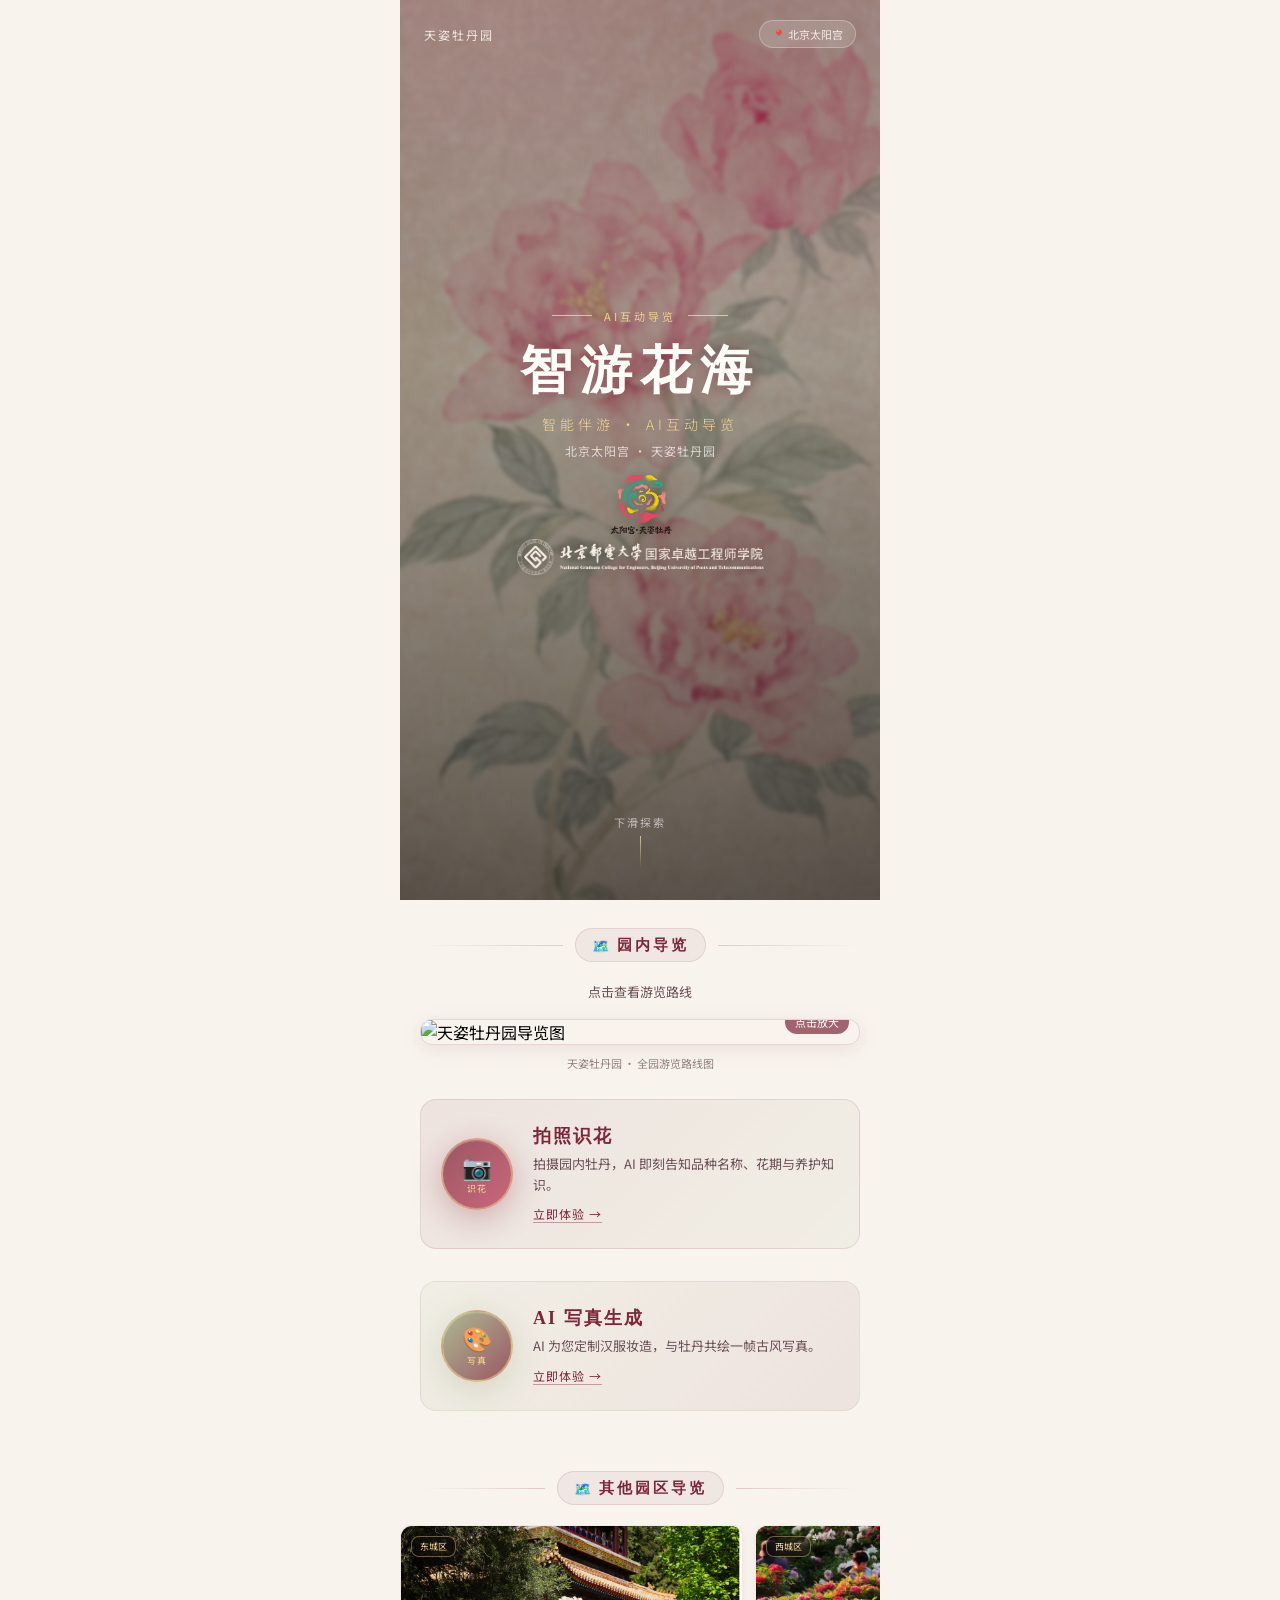
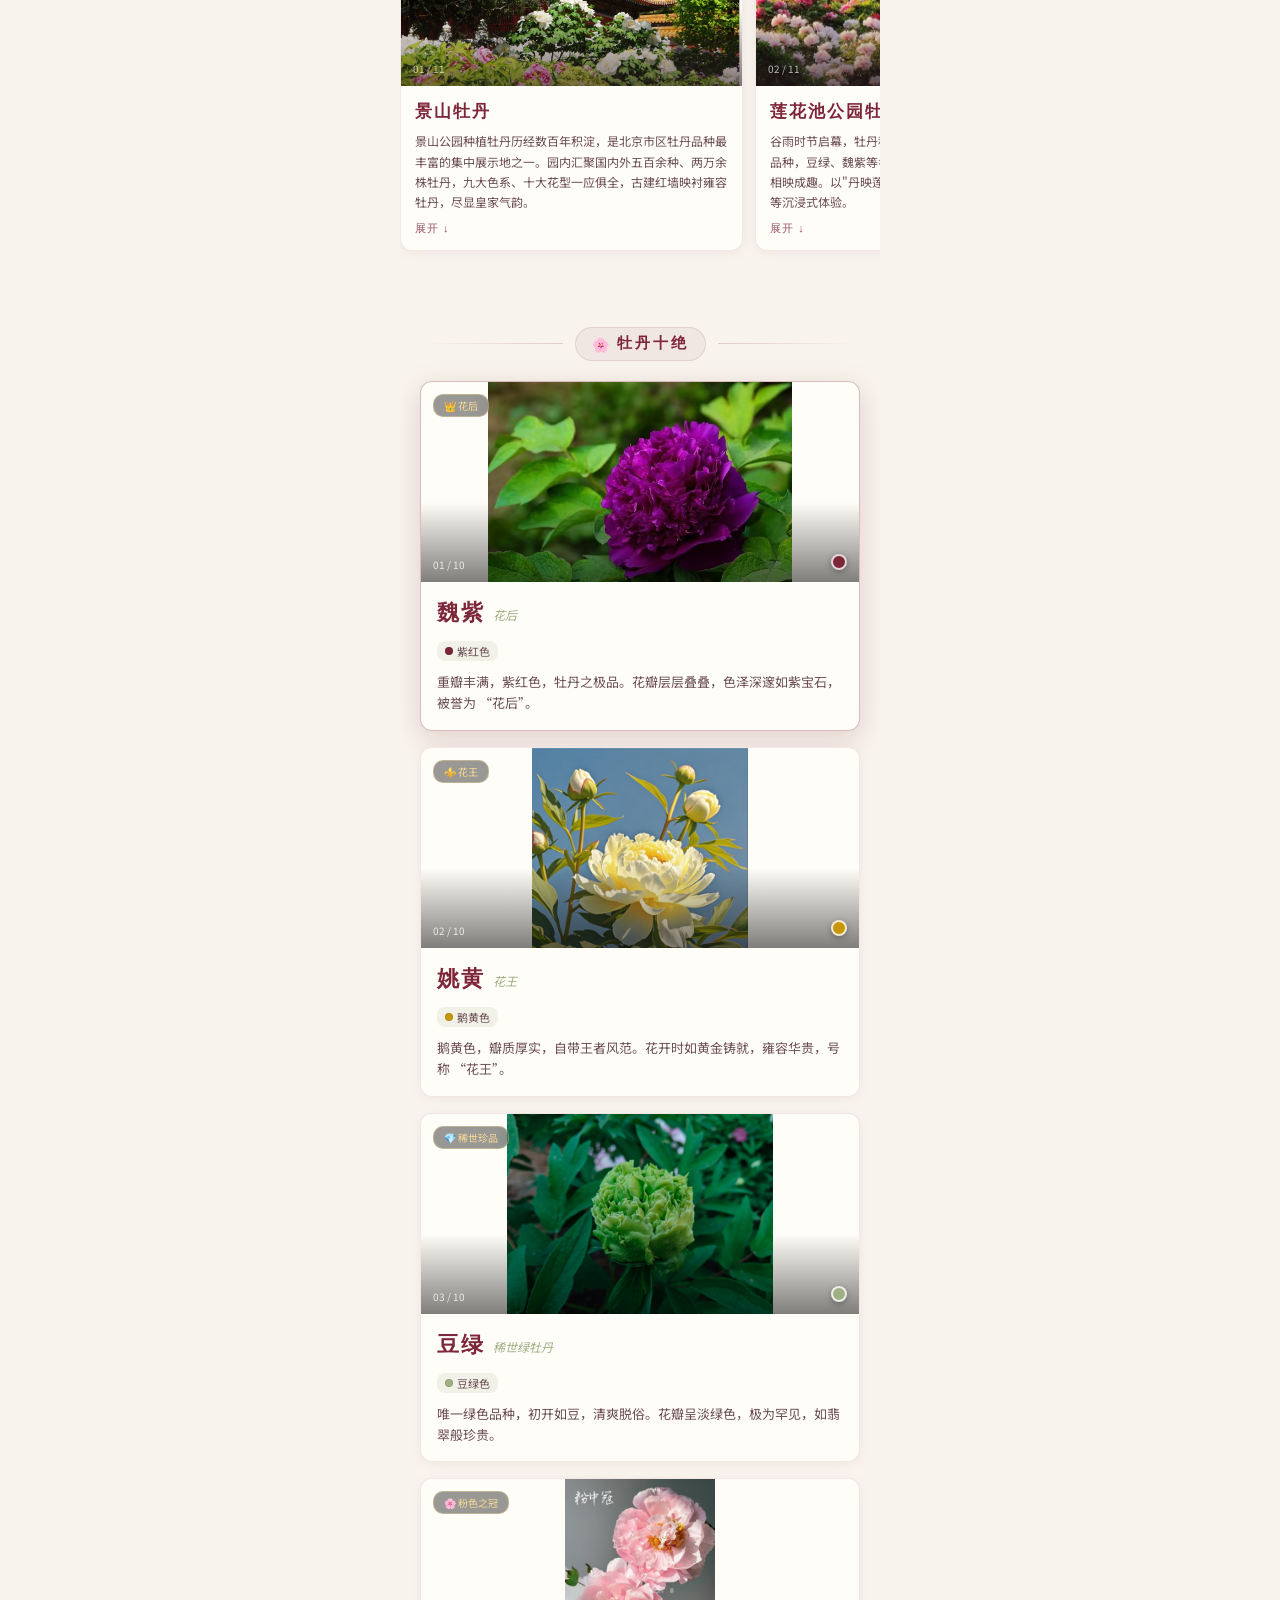
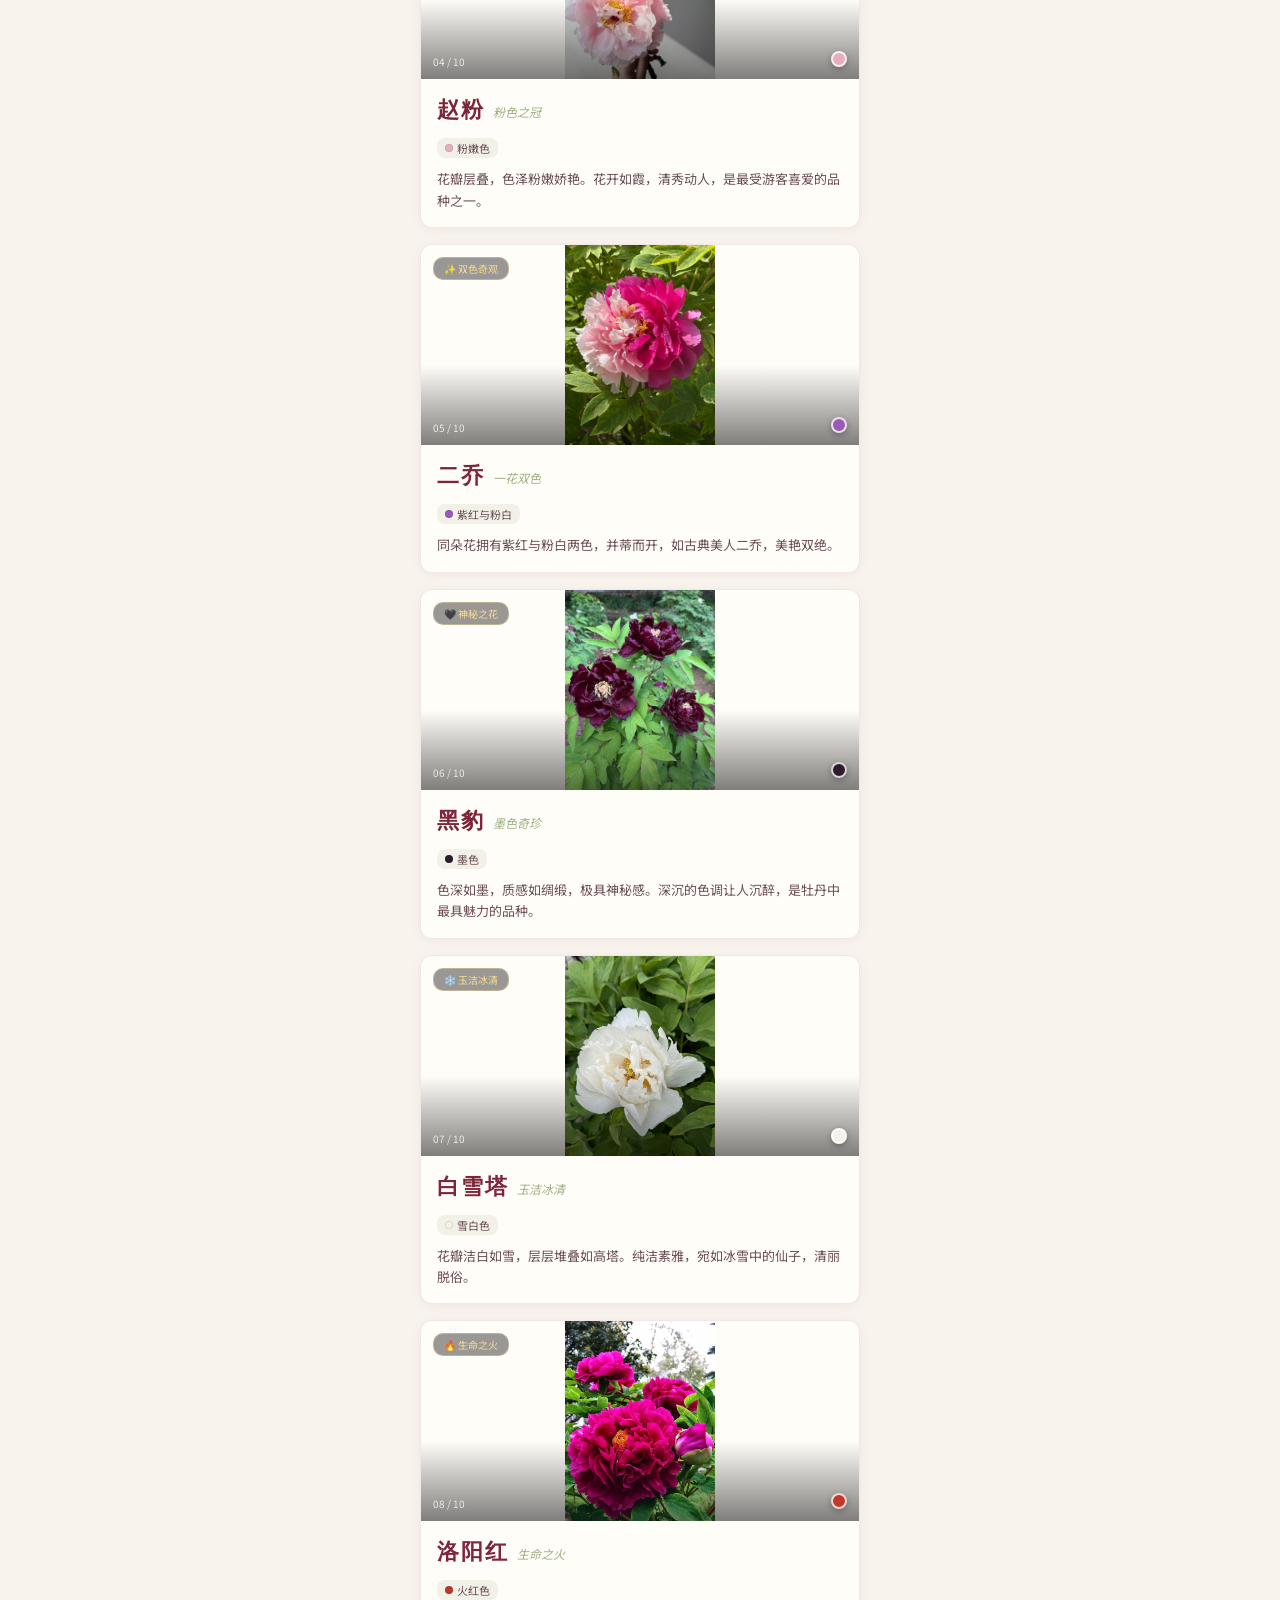
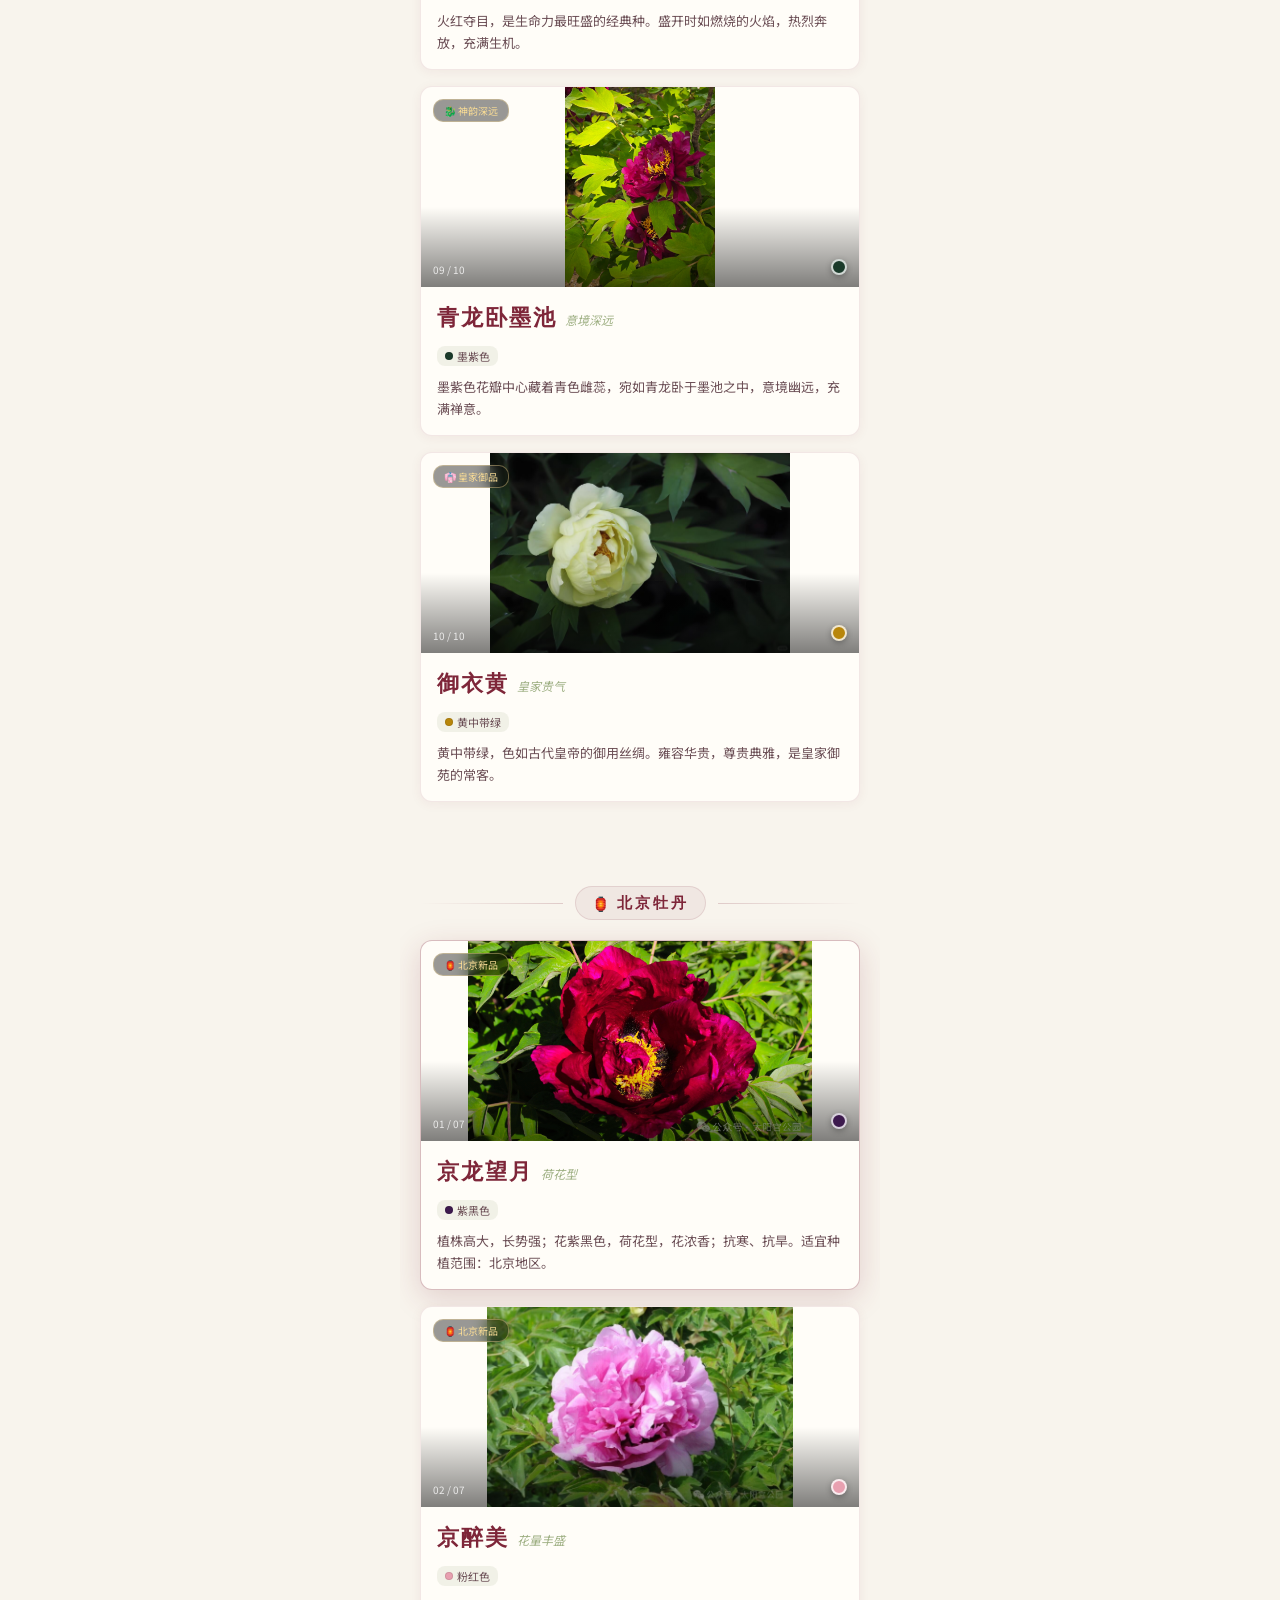
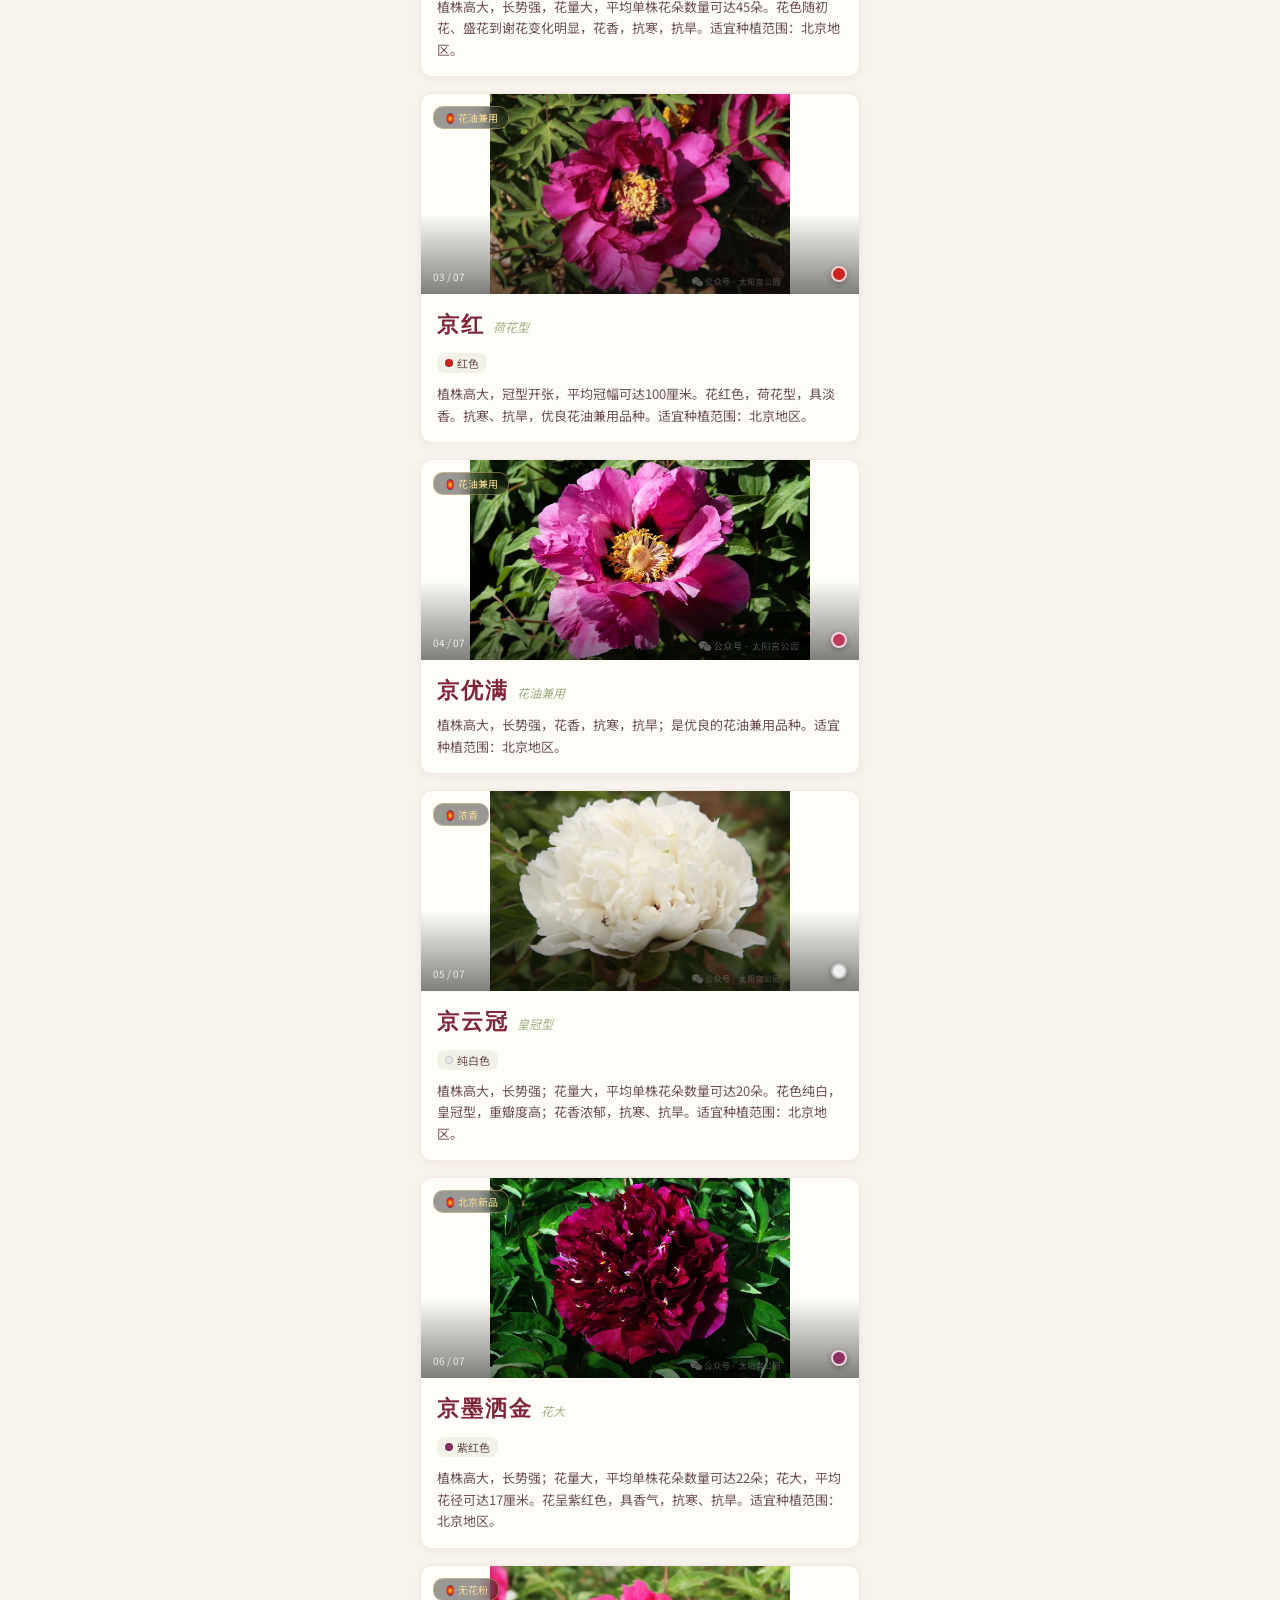
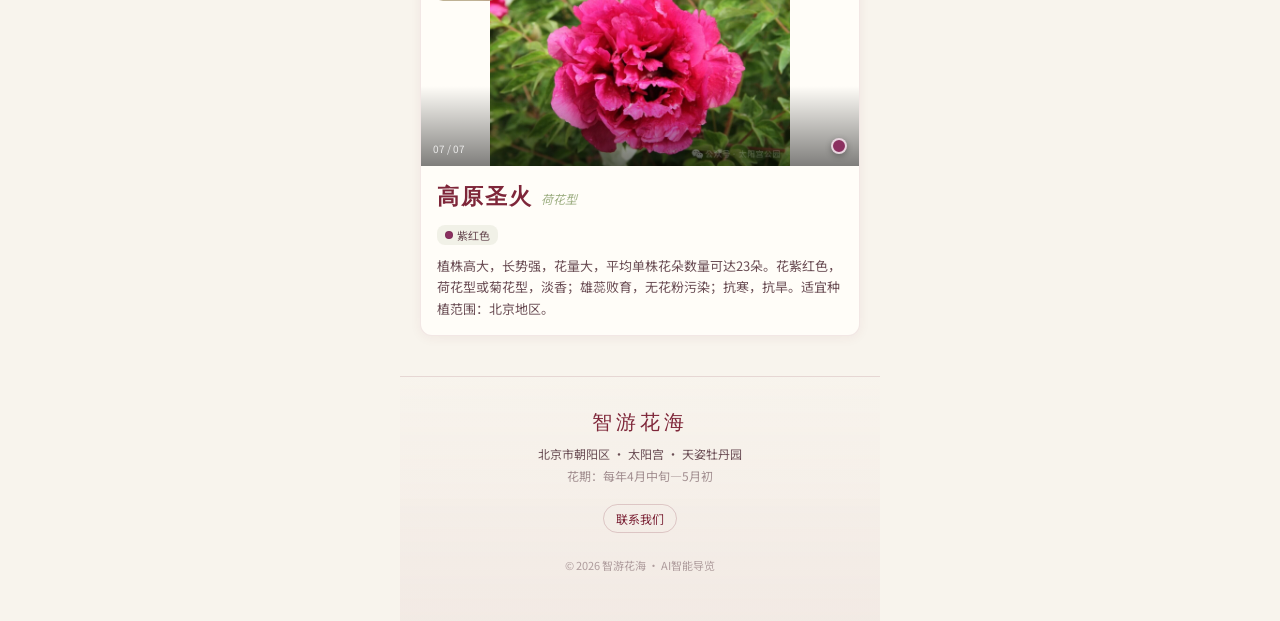
==== commit 9dc84102: "其他园区导览添加展开/收起全文功能" ====
--- a/index.html
+++ b/index.html
@@ -625,7 +625,7 @@
             </div>
             <div style="padding:14px;">
               <h3 style="font-family:'STKaiti','STSong','KaiTi',serif;color:#7e2639;font-size:17px;font-weight:700;letter-spacing:2px;margin-bottom:8px;">景山牡丹</h3>
-              <p style="color:#6b4e55;font-size:12px;line-height:1.7;display:-webkit-box;-webkit-line-clamp:4;-webkit-box-orient:vertical;overflow:hidden;">景山公园种植牡丹历经数百年积淀，是北京市区牡丹品种最丰富的集中展示地之一。园内汇聚国内外五百余种、两万余株牡丹，九大色系、十大花型一应俱全，古建红墙映衬雍容牡丹，尽显皇家气韵。</p>
+              <p class="venue-desc" style="color:#6b4e55;font-size:12px;line-height:1.7;display:-webkit-box;-webkit-line-clamp:4;-webkit-box-orient:vertical;overflow:hidden;">景山公园种植牡丹历经数百年积淀，是北京市区牡丹品种最丰富的集中展示地之一。园内汇聚国内外五百余种、两万余株牡丹，九大色系、十大花型一应俱全，古建红墙映衬雍容牡丹，尽显皇家气韵。</p>
             </div>
           </article>
 
@@ -639,7 +639,7 @@
             </div>
             <div style="padding:14px;">
               <h3 style="font-family:'STKaiti','STSong','KaiTi',serif;color:#7e2639;font-size:17px;font-weight:700;letter-spacing:2px;margin-bottom:8px;">莲花池公园牡丹文化季</h3>
-              <p style="color:#6b4e55;font-size:12px;line-height:1.7;display:-webkit-box;-webkit-line-clamp:4;-webkit-box-orient:vertical;overflow:hidden;">谷雨时节启幕，牡丹种植面积3000余平方米，汇聚150余个品种，豆绿、魏紫等名贵牡丹与新品竞相盛放，与湖光山色相映成趣。以"丹映莲池"为主题，融合汉服游园、非遗市集等沉浸式体验。</p>
+              <p class="venue-desc" style="color:#6b4e55;font-size:12px;line-height:1.7;display:-webkit-box;-webkit-line-clamp:4;-webkit-box-orient:vertical;overflow:hidden;">谷雨时节启幕，牡丹种植面积3000余平方米，汇聚150余个品种，豆绿、魏紫等名贵牡丹与新品竞相盛放，与湖光山色相映成趣。以"丹映莲池"为主题，融合汉服游园、非遗市集等沉浸式体验。</p>
             </div>
           </article>
 
@@ -653,7 +653,7 @@
             </div>
             <div style="padding:14px;">
               <h3 style="font-family:'STKaiti','STSong','KaiTi',serif;color:#7e2639;font-size:17px;font-weight:700;letter-spacing:2px;margin-bottom:8px;">国家植物园牡丹园</h3>
-              <p style="color:#6b4e55;font-size:12px;line-height:1.7;display:-webkit-box;-webkit-line-clamp:4;-webkit-box-orient:vertical;overflow:hidden;">始建于1981年，占地6.3公顷，品种300余个，共栽植5500余株，集齐红、白、蓝、绿、黄、粉、紫、黑、复9大色系。每年4月中下旬，雍容华贵的牡丹竞相开放，尽显"花开时节动京城"的盛况。</p>
+              <p class="venue-desc" style="color:#6b4e55;font-size:12px;line-height:1.7;display:-webkit-box;-webkit-line-clamp:4;-webkit-box-orient:vertical;overflow:hidden;">始建于1981年，占地6.3公顷，品种300余个，共栽植5500余株，集齐红、白、蓝、绿、黄、粉、紫、黑、复9大色系。每年4月中下旬，雍容华贵的牡丹竞相开放，尽显"花开时节动京城"的盛况。</p>
             </div>
           </article>
 
@@ -667,7 +667,7 @@
             </div>
             <div style="padding:14px;">
               <h3 style="font-family:'STKaiti','STSong','KaiTi',serif;color:#7e2639;font-size:17px;font-weight:700;letter-spacing:2px;margin-bottom:8px;">花乡公园牡丹文化节</h3>
-              <p style="color:#6b4e55;font-size:12px;line-height:1.7;display:-webkit-box;-webkit-line-clamp:4;-webkit-box-orient:vertical;overflow:hidden;">4月18日至5月15日举办，展出百余种10万株牡丹，九大色系十大花型，更有三百年"陪嫁牡丹"亮相。搭配花神巡游、花艺手作、科普研学等多元体验，11万㎡花溪花境春日景致绝佳。</p>
+              <p class="venue-desc" style="color:#6b4e55;font-size:12px;line-height:1.7;display:-webkit-box;-webkit-line-clamp:4;-webkit-box-orient:vertical;overflow:hidden;">4月18日至5月15日举办，展出百余种10万株牡丹，九大色系十大花型，更有三百年"陪嫁牡丹"亮相。搭配花神巡游、花艺手作、科普研学等多元体验，11万㎡花溪花境春日景致绝佳。</p>
             </div>
           </article>
 
@@ -681,7 +681,7 @@
             </div>
             <div style="padding:14px;">
               <h3 style="font-family:'STKaiti','STSong','KaiTi',serif;color:#7e2639;font-size:17px;font-weight:700;letter-spacing:2px;margin-bottom:8px;">北京西山国家森林公园</h3>
-              <p style="color:#6b4e55;font-size:12px;line-height:1.7;display:-webkit-box;-webkit-line-clamp:4;-webkit-box-orient:vertical;overflow:hidden;">占地约40亩，栽植2000余株牡丹、1000余株芍药，汇集150余个牡丹品种。苍松与繁花相映，景致清雅静谧。每年4月20日至5月15日为最佳观赏期，是踏青赏花的绝佳去处。</p>
+              <p class="venue-desc" style="color:#6b4e55;font-size:12px;line-height:1.7;display:-webkit-box;-webkit-line-clamp:4;-webkit-box-orient:vertical;overflow:hidden;">占地约40亩，栽植2000余株牡丹、1000余株芍药，汇集150余个牡丹品种。苍松与繁花相映，景致清雅静谧。每年4月20日至5月15日为最佳观赏期，是踏青赏花的绝佳去处。</p>
             </div>
           </article>
 
@@ -695,7 +695,7 @@
             </div>
             <div style="padding:14px;">
               <h3 style="font-family:'STKaiti','STSong','KaiTi',serif;color:#7e2639;font-size:17px;font-weight:700;letter-spacing:2px;margin-bottom:8px;">圆明园遗址公园</h3>
-              <p style="color:#6b4e55;font-size:12px;line-height:1.7;display:-webkit-box;-webkit-line-clamp:4;-webkit-box-orient:vertical;overflow:hidden;">承载康雍乾三朝天子共赏牡丹的佳话，形成含经堂、镂月开云、藻园、鸿慈永祜四大观赏区，总面积约3万平方米，汇集近百种上万株牡丹，国色倾城，春光正好。</p>
+              <p class="venue-desc" style="color:#6b4e55;font-size:12px;line-height:1.7;display:-webkit-box;-webkit-line-clamp:4;-webkit-box-orient:vertical;overflow:hidden;">承载康雍乾三朝天子共赏牡丹的佳话，形成含经堂、镂月开云、藻园、鸿慈永祜四大观赏区，总面积约3万平方米，汇集近百种上万株牡丹，国色倾城，春光正好。</p>
             </div>
           </article>
 
@@ -709,7 +709,7 @@
             </div>
             <div style="padding:14px;">
               <h3 style="font-family:'STKaiti','STSong','KaiTi',serif;color:#7e2639;font-size:17px;font-weight:700;letter-spacing:2px;margin-bottom:8px;">北宫国家森林公园</h3>
-              <p style="color:#6b4e55;font-size:12px;line-height:1.7;display:-webkit-box;-webkit-line-clamp:4;-webkit-box-orient:vertical;overflow:hidden;">牡丹种植面积达8200平方米，培育230余个品种，涵盖姚黄、魏紫、赵粉、豆绿等四大名品，更有大胡红、青龙卧墨池等珍稀品种，最大花朵花径可达27厘米，尽显花中之王的华贵气韵。</p>
+              <p class="venue-desc" style="color:#6b4e55;font-size:12px;line-height:1.7;display:-webkit-box;-webkit-line-clamp:4;-webkit-box-orient:vertical;overflow:hidden;">牡丹种植面积达8200平方米，培育230余个品种，涵盖姚黄、魏紫、赵粉、豆绿等四大名品，更有大胡红、青龙卧墨池等珍稀品种，最大花朵花径可达27厘米，尽显花中之王的华贵气韵。</p>
             </div>
           </article>
 
@@ -723,7 +723,7 @@
             </div>
             <div style="padding:14px;">
               <h3 style="font-family:'STKaiti','STSong','KaiTi',serif;color:#7e2639;font-size:17px;font-weight:700;letter-spacing:2px;margin-bottom:8px;">漷县运河牡丹园</h3>
-              <p style="color:#6b4e55;font-size:12px;line-height:1.7;display:-webkit-box;-webkit-line-clamp:4;-webkit-box-orient:vertical;overflow:hidden;">坐落于北运河畔，占地565亩，是北京最大牡丹种植区。汇聚15万株牡丹、近百珍稀品种，镇园之宝为200余年树龄的"魏花"牡丹。第四届文化节融合国风汉服，集赏花、国风体验于一体。</p>
+              <p class="venue-desc" style="color:#6b4e55;font-size:12px;line-height:1.7;display:-webkit-box;-webkit-line-clamp:4;-webkit-box-orient:vertical;overflow:hidden;">坐落于北运河畔，占地565亩，是北京最大牡丹种植区。汇聚15万株牡丹、近百珍稀品种，镇园之宝为200余年树龄的"魏花"牡丹。第四届文化节融合国风汉服，集赏花、国风体验于一体。</p>
             </div>
           </article>
 
@@ -737,7 +737,7 @@
             </div>
             <div style="padding:14px;">
               <h3 style="font-family:'STKaiti','STSong','KaiTi',serif;color:#7e2639;font-size:17px;font-weight:700;letter-spacing:2px;margin-bottom:8px;">仁和公园牡丹文化展</h3>
-              <p style="color:#6b4e55;font-size:12px;line-height:1.7;display:-webkit-box;-webkit-line-clamp:4;-webkit-box-orient:vertical;overflow:hidden;">第十一届以"春风十里不如你"为主题，融合汉服体验与花灯元素，通过"日赏国色、夜游华裳、汉服巡游、天香市集"等系列活动，打造可观花、可着衣、可夜游的沉浸式文化盛宴。</p>
+              <p class="venue-desc" style="color:#6b4e55;font-size:12px;line-height:1.7;display:-webkit-box;-webkit-line-clamp:4;-webkit-box-orient:vertical;overflow:hidden;">第十一届以"春风十里不如你"为主题，融合汉服体验与花灯元素，通过"日赏国色、夜游华裳、汉服巡游、天香市集"等系列活动，打造可观花、可着衣、可夜游的沉浸式文化盛宴。</p>
             </div>
           </article>
 
@@ -751,7 +751,7 @@
             </div>
             <div style="padding:14px;">
               <h3 style="font-family:'STKaiti','STSong','KaiTi',serif;color:#7e2639;font-size:17px;font-weight:700;letter-spacing:2px;margin-bottom:8px;">昌平公园牡丹展区</h3>
-              <p style="color:#6b4e55;font-size:12px;line-height:1.7;display:-webkit-box;-webkit-line-clamp:4;-webkit-box-orient:vertical;overflow:hidden;">牡丹园位于镜明湖东岸，种植李园红、冠群芳、似首案等多个品种，面积约2400平方米，植株约1900株。自2023年起连续举办"文明游园赏牡丹"活动，深受市民喜爱。</p>
+              <p class="venue-desc" style="color:#6b4e55;font-size:12px;line-height:1.7;display:-webkit-box;-webkit-line-clamp:4;-webkit-box-orient:vertical;overflow:hidden;">牡丹园位于镜明湖东岸，种植李园红、冠群芳、似首案等多个品种，面积约2400平方米，植株约1900株。自2023年起连续举办"文明游园赏牡丹"活动，深受市民喜爱。</p>
             </div>
           </article>
 
@@ -765,7 +765,7 @@
             </div>
             <div style="padding:14px;">
               <h3 style="font-family:'STKaiti','STSong','KaiTi',serif;color:#7e2639;font-size:17px;font-weight:700;letter-spacing:2px;margin-bottom:8px;">延庆国色牡丹园</h3>
-              <p style="color:#6b4e55;font-size:12px;line-height:1.7;display:-webkit-box;-webkit-line-clamp:4;-webkit-box-orient:vertical;overflow:hidden;">占地500亩，收集国内外优良品种600余个。重点推介京红、京云冠、京墨洒金等优良新品种，展现牡丹育种创新成效。运用牡丹科技助力京津冀生态文化交流，持续擦亮"北京牡丹"品牌。</p>
+              <p class="venue-desc" style="color:#6b4e55;font-size:12px;line-height:1.7;display:-webkit-box;-webkit-line-clamp:4;-webkit-box-orient:vertical;overflow:hidden;">占地500亩，收集国内外优良品种600余个。重点推介京红、京云冠、京墨洒金等优良新品种，展现牡丹育种创新成效。运用牡丹科技助力京津冀生态文化交流，持续擦亮"北京牡丹"品牌。</p>
             </div>
           </article>
 
@@ -2529,6 +2529,30 @@
     </style>
 
     <script>
+      // ── 园区导览展开/收起 ──
+      document.querySelectorAll('.venue-desc').forEach(p => {
+        const btn = document.createElement('button');
+        btn.textContent = '展开 ↓';
+        btn.style.cssText = 'display:block;margin-top:8px;background:none;border:none;color:#7e2639;font-size:11px;letter-spacing:1px;cursor:pointer;padding:0;opacity:0.8;';
+        btn.addEventListener('click', function(e) {
+          e.stopPropagation();
+          const expanded = p.style.webkitLineClamp === 'unset';
+          if (expanded) {
+            p.style.webkitLineClamp = '4';
+            p.style.webkitBoxOrient = 'vertical';
+            p.style.display = '-webkit-box';
+            p.style.overflow = 'hidden';
+            btn.textContent = '展开 ↓';
+          } else {
+            p.style.webkitLineClamp = 'unset';
+            p.style.display = 'block';
+            p.style.overflow = 'visible';
+            btn.textContent = '收起 ↑';
+          }
+        });
+        p.parentNode.insertBefore(btn, p.nextSibling);
+      });
+
       const ARK_API_KEY = '1aec5346-7afc-4bf2-963e-84f9e5d3fe93';
       let flowerImageDataUrl = null;
 
@@ -2589,19 +2613,17 @@
         document.getElementById('flowerIdentifyBtn').disabled = true;
         document.getElementById('flowerIdentifyBtn').style.opacity = '0.6';
         const thinkingTips = [
-          'AI 正在识别中…',
           '分析花瓣形态…',
           '比对品种数据库…',
           '提取色系与花型特征…',
           '查阅养护资料…',
-          '生成识别报告…',
+          'AI 识别中…',
         ];
-        let tipIdx = 0;
         const tipEl = document.querySelector('#flowerLoading p');
-        const tipTimer = setInterval(() => {
-          tipIdx = (tipIdx + 1) % thinkingTips.length;
-          tipEl.textContent = thinkingTips[tipIdx];
-        }, 1800);
+        tipEl.textContent = thinkingTips[0];
+        const tipTimers = thinkingTips.slice(1).map((tip, i) =>
+          setTimeout(() => { tipEl.textContent = tip; }, (i + 1) * 2500)
+        );
         try {
           const resp = await fetch('https://ark.cn-beijing.volces.com/api/v3/chat/completions', {
             method: 'POST',
@@ -2636,7 +2658,7 @@
           resultText.style.display = 'block';
           resultText.textContent = '识别失败：' + err.message;
         } finally {
-          clearInterval(tipTimer);
+          tipTimers.forEach(t => clearTimeout(t));
           document.getElementById('flowerIdentifyBtn').disabled = false;
           document.getElementById('flowerIdentifyBtn').style.opacity = '1';
         }
